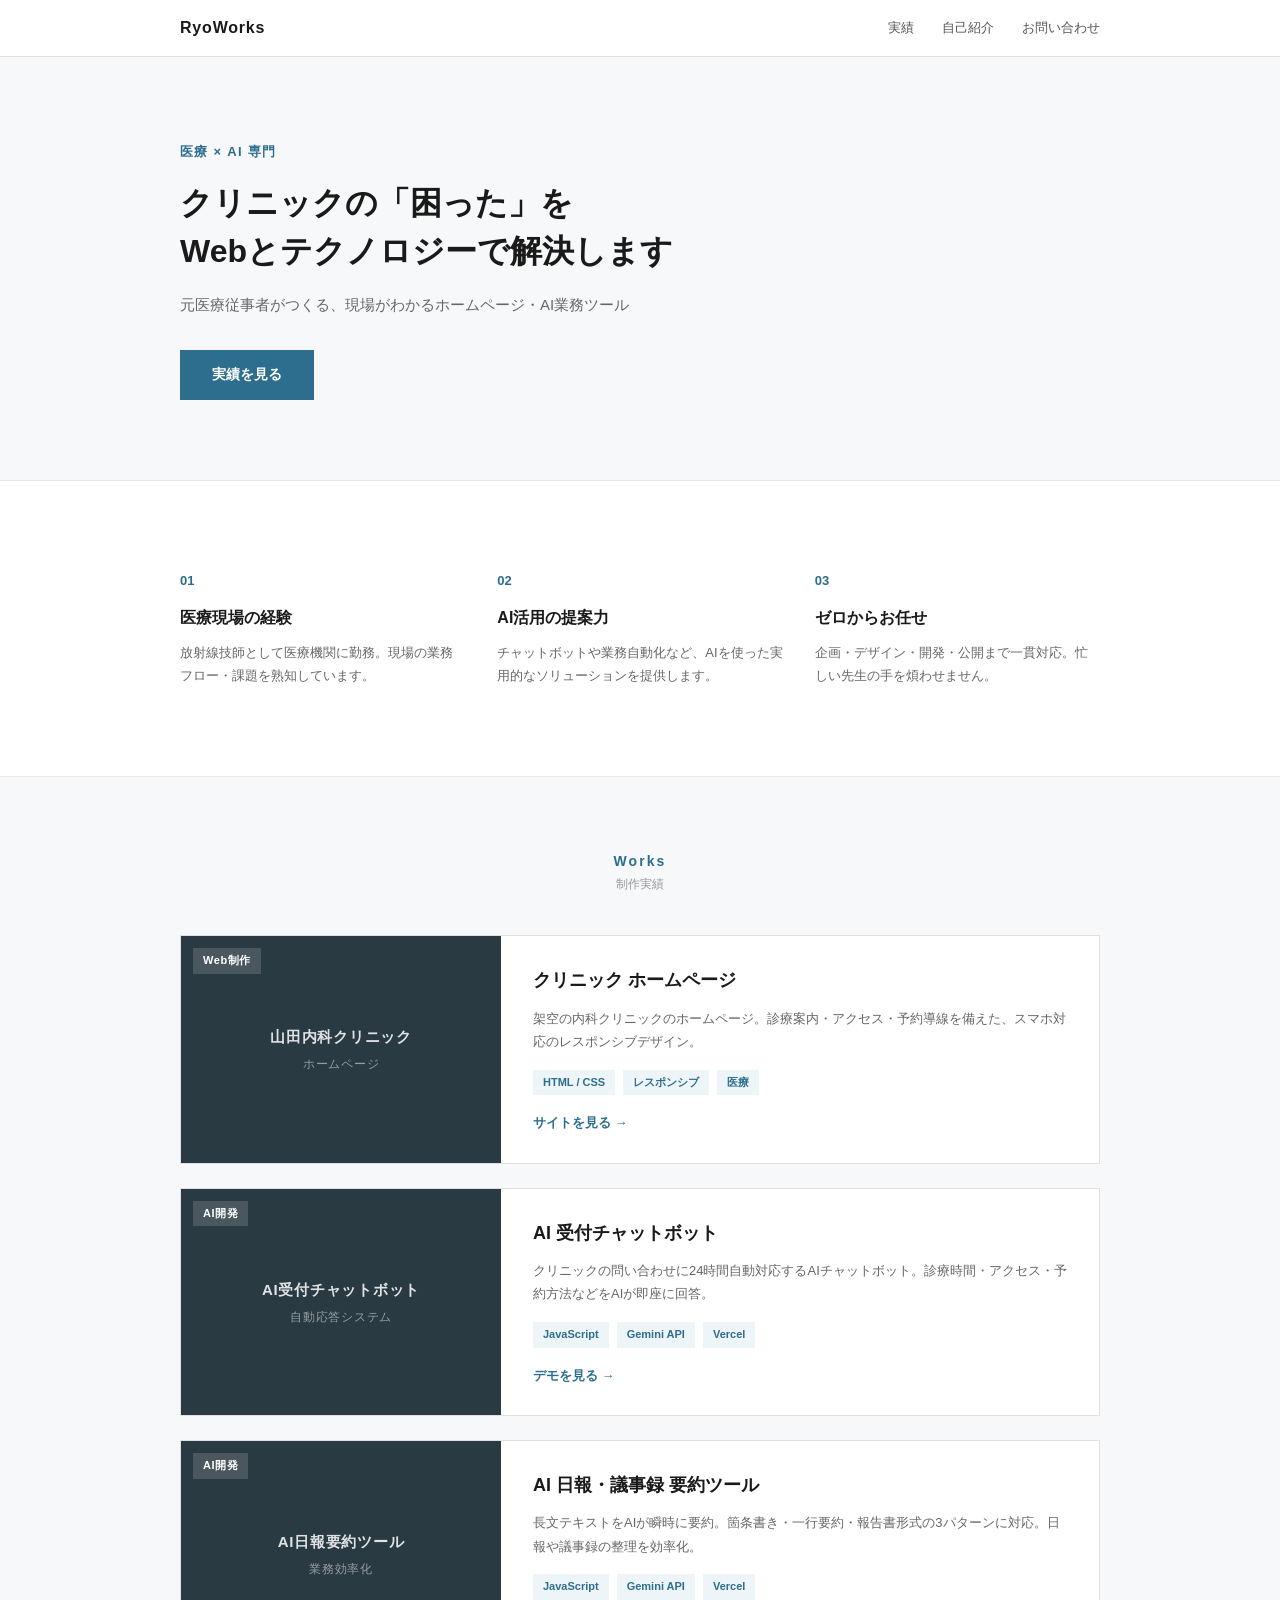
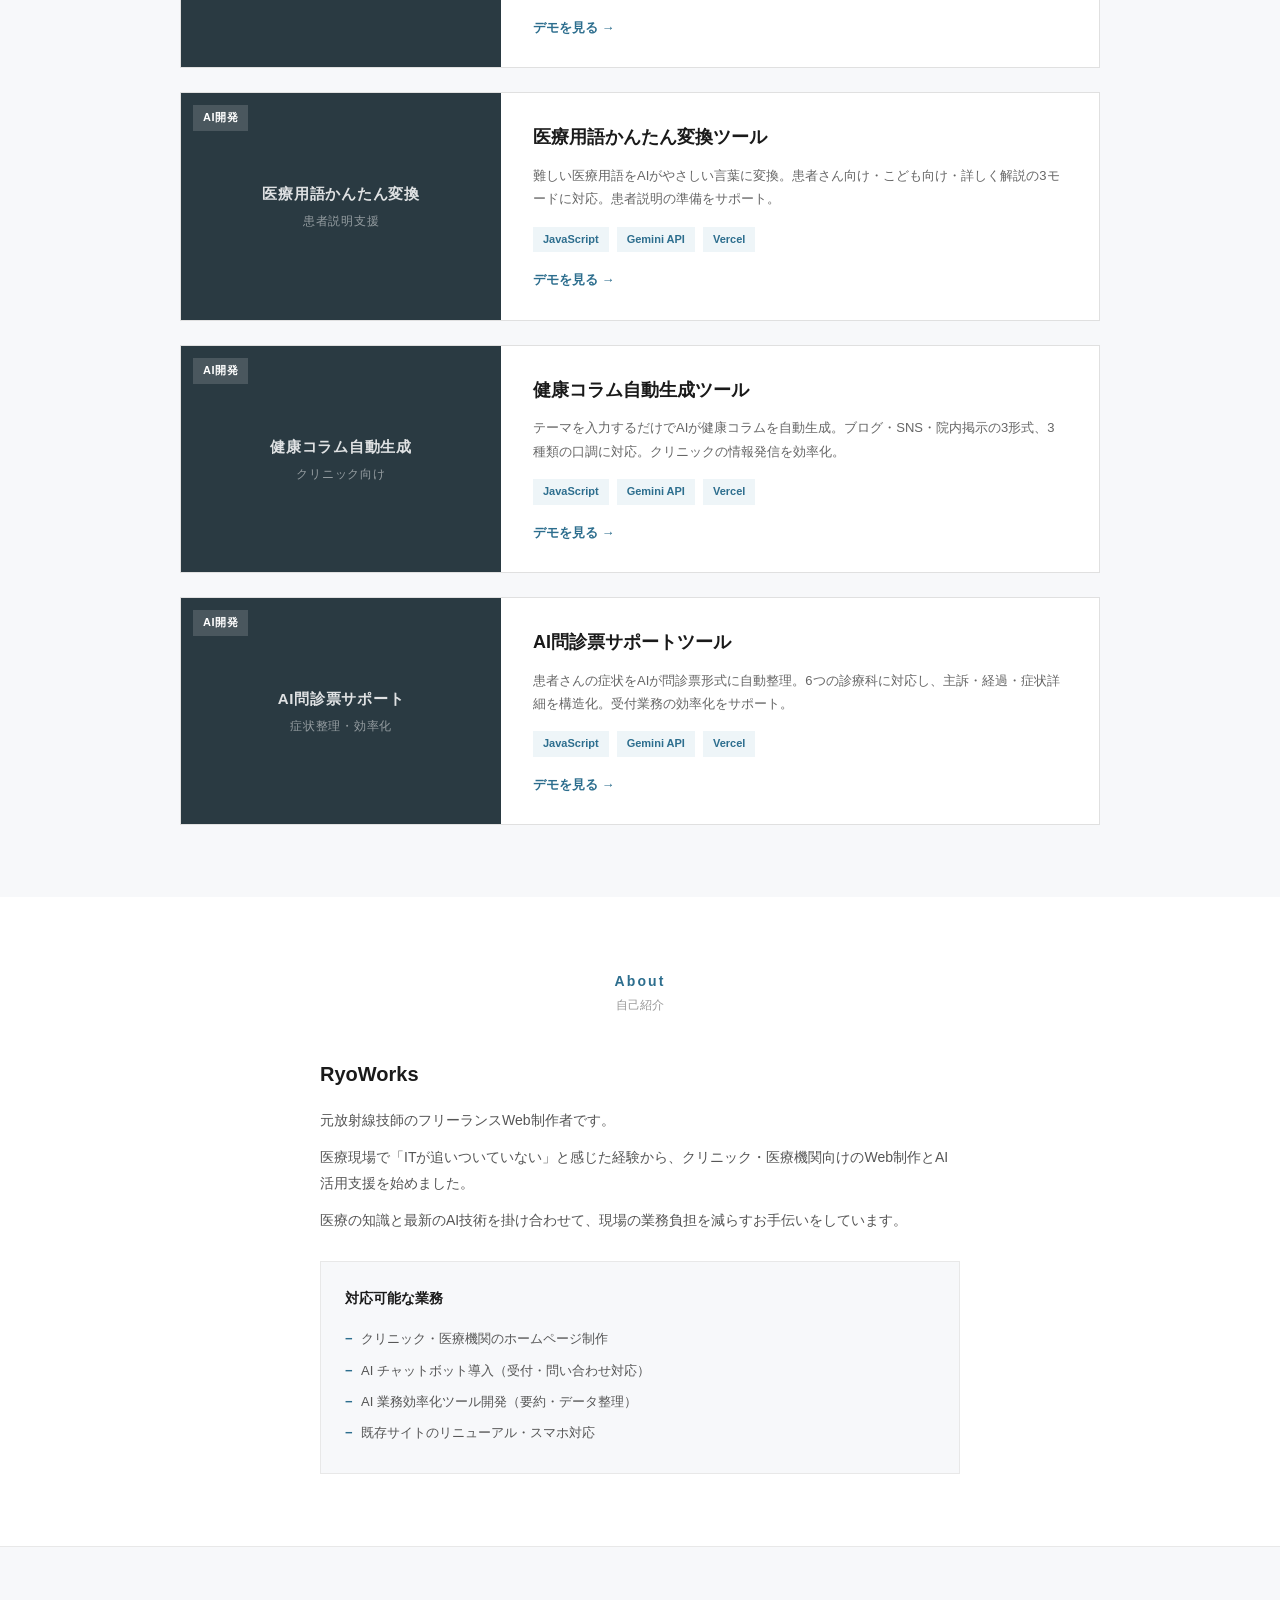
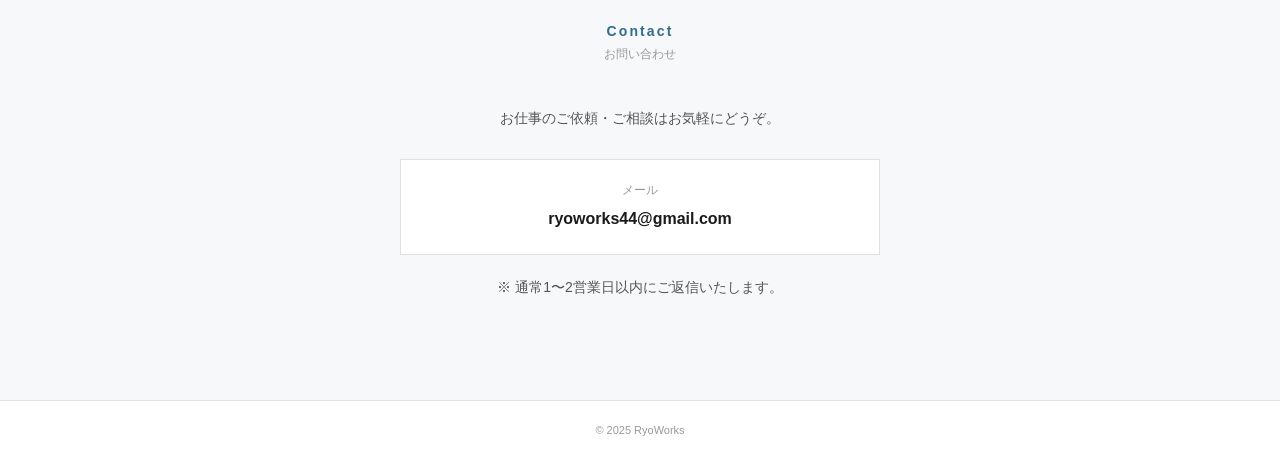
==== index.html @ 52f14d1d "Add ai-monshin to portfolio Co-Authored-By: Claude Opus 4.6 <noreply@anthropic.com>" ====
<!DOCTYPE html>
<html lang="ja">
<head>
    <meta charset="UTF-8">
    <meta name="viewport" content="width=device-width, initial-scale=1.0">
    <title>RyoWorks - 医療 × AI Web制作</title>
    <meta name="description" content="医療×AIの専門家によるWeb制作・AIツール開発。現役放射線技師が現場目線でクリニックのDXを支援します。">
    <meta property="og:title" content="RyoWorks - 医療 × AI Web制作">
    <meta property="og:description" content="クリニックの「困った」をWebとテクノロジーで解決します">
    <meta property="og:type" content="website">
    <meta property="og:url" content="https://ryoworks4.github.io/ryoworks-portfolio/">
    <link rel="stylesheet" href="style.css">
</head>
<body>

<!-- ヘッダー -->
<header class="header">
    <div class="container header-inner">
        <p class="header-name">RyoWorks</p>
        <nav class="header-nav">
            <a href="#works">実績</a>
            <a href="#about">自己紹介</a>
            <a href="#contact">お問い合わせ</a>
        </nav>
    </div>
</header>

<!-- ヒーロー -->
<section class="hero">
    <div class="container">
        <p class="hero-label">医療 × AI 専門</p>
        <h1>クリニックの「困った」を<br>Webとテクノロジーで解決します</h1>
        <p class="hero-desc">元医療従事者がつくる、現場がわかるホームページ・AI業務ツール</p>
        <a href="#works" class="hero-btn">実績を見る</a>
    </div>
</section>

<!-- 強み -->
<section class="strengths">
    <div class="container">
        <div class="strengths-grid">
            <div class="strength-item">
                <div class="strength-num">01</div>
                <h3>医療現場の経験</h3>
                <p>放射線技師として医療機関に勤務。現場の業務フロー・課題を熟知しています。</p>
            </div>
            <div class="strength-item">
                <div class="strength-num">02</div>
                <h3>AI活用の提案力</h3>
                <p>チャットボットや業務自動化など、AIを使った実用的なソリューションを提供します。</p>
            </div>
            <div class="strength-item">
                <div class="strength-num">03</div>
                <h3>ゼロからお任せ</h3>
                <p>企画・デザイン・開発・公開まで一貫対応。忙しい先生の手を煩わせません。</p>
            </div>
        </div>
    </div>
</section>

<!-- 実績 -->
<section class="works" id="works">
    <div class="container">
        <h2 class="section-title">Works</h2>
        <p class="section-subtitle">制作実績</p>

        <div class="works-grid">
            <!-- 作品1 -->
            <div class="work-card">
                <div class="work-image">
                    <div class="work-tag">Web制作</div>
                    <div class="work-placeholder">
                        <span>山田内科クリニック</span>
                        <span>ホームページ</span>
                    </div>
                </div>
                <div class="work-body">
                    <h3>クリニック ホームページ</h3>
                    <p>架空の内科クリニックのホームページ。診療案内・アクセス・予約導線を備えた、スマホ対応のレスポンシブデザイン。</p>
                    <div class="work-tags">
                        <span>HTML / CSS</span>
                        <span>レスポンシブ</span>
                        <span>医療</span>
                    </div>
                    <a href="https://ryoworks4.github.io/yamada-clinic/" target="_blank" class="work-link">サイトを見る →</a>
                </div>
            </div>

            <!-- 作品2 -->
            <div class="work-card">
                <div class="work-image">
                    <div class="work-tag">AI開発</div>
                    <div class="work-placeholder">
                        <span>AI受付チャットボット</span>
                        <span>自動応答システム</span>
                    </div>
                </div>
                <div class="work-body">
                    <h3>AI 受付チャットボット</h3>
                    <p>クリニックの問い合わせに24時間自動対応するAIチャットボット。診療時間・アクセス・予約方法などをAIが即座に回答。</p>
                    <div class="work-tags">
                        <span>JavaScript</span>
                        <span>Gemini API</span>
                        <span>Vercel</span>
                    </div>
                    <a href="https://ai-chatbot-kappa-topaz.vercel.app/" target="_blank" class="work-link">デモを見る →</a>
                </div>
            </div>

            <!-- 作品3 -->
            <div class="work-card">
                <div class="work-image">
                    <div class="work-tag">AI開発</div>
                    <div class="work-placeholder">
                        <span>AI日報要約ツール</span>
                        <span>業務効率化</span>
                    </div>
                </div>
                <div class="work-body">
                    <h3>AI 日報・議事録 要約ツール</h3>
                    <p>長文テキストをAIが瞬時に要約。箇条書き・一行要約・報告書形式の3パターンに対応。日報や議事録の整理を効率化。</p>
                    <div class="work-tags">
                        <span>JavaScript</span>
                        <span>Gemini API</span>
                        <span>Vercel</span>
                    </div>
                    <a href="https://ai-summary-rho-six.vercel.app/" target="_blank" class="work-link">デモを見る →</a>
                </div>
            </div>

            <!-- 作品4 -->
            <div class="work-card">
                <div class="work-image">
                    <div class="work-tag">AI開発</div>
                    <div class="work-placeholder">
                        <span>医療用語かんたん変換</span>
                        <span>患者説明支援</span>
                    </div>
                </div>
                <div class="work-body">
                    <h3>医療用語かんたん変換ツール</h3>
                    <p>難しい医療用語をAIがやさしい言葉に変換。患者さん向け・こども向け・詳しく解説の3モードに対応。患者説明の準備をサポート。</p>
                    <div class="work-tags">
                        <span>JavaScript</span>
                        <span>Gemini API</span>
                        <span>Vercel</span>
                    </div>
                    <a href="https://medical-term-converter.vercel.app/" target="_blank" class="work-link">デモを見る →</a>
                </div>
            </div>

            <!-- 作品5 -->
            <div class="work-card">
                <div class="work-image">
                    <div class="work-tag">AI開発</div>
                    <div class="work-placeholder">
                        <span>健康コラム自動生成</span>
                        <span>クリニック向け</span>
                    </div>
                </div>
                <div class="work-body">
                    <h3>健康コラム自動生成ツール</h3>
                    <p>テーマを入力するだけでAIが健康コラムを自動生成。ブログ・SNS・院内掲示の3形式、3種類の口調に対応。クリニックの情報発信を効率化。</p>
                    <div class="work-tags">
                        <span>JavaScript</span>
                        <span>Gemini API</span>
                        <span>Vercel</span>
                    </div>
                    <a href="https://health-column-generator.vercel.app/" target="_blank" class="work-link">デモを見る →</a>
                </div>
            </div>

            <!-- 作品6 -->
            <div class="work-card">
                <div class="work-image">
                    <div class="work-tag">AI開発</div>
                    <div class="work-placeholder">
                        <span>AI問診票サポート</span>
                        <span>症状整理・効率化</span>
                    </div>
                </div>
                <div class="work-body">
                    <h3>AI問診票サポートツール</h3>
                    <p>患者さんの症状をAIが問診票形式に自動整理。6つの診療科に対応し、主訴・経過・症状詳細を構造化。受付業務の効率化をサポート。</p>
                    <div class="work-tags">
                        <span>JavaScript</span>
                        <span>Gemini API</span>
                        <span>Vercel</span>
                    </div>
                    <a href="https://ai-monshin.vercel.app/" target="_blank" class="work-link">デモを見る →</a>
                </div>
            </div>
        </div>
    </div>
</section>

<!-- 自己紹介 -->
<section class="about" id="about">
    <div class="container">
        <h2 class="section-title">About</h2>
        <p class="section-subtitle">自己紹介</p>

        <div class="about-content">
            <div class="about-text">
                <h3>RyoWorks</h3>
                <p>元放射線技師のフリーランスWeb制作者です。</p>
                <p>医療現場で「ITが追いついていない」と感じた経験から、クリニック・医療機関向けのWeb制作とAI活用支援を始めました。</p>
                <p>医療の知識と最新のAI技術を掛け合わせて、現場の業務負担を減らすお手伝いをしています。</p>

                <div class="about-skills">
                    <h4>対応可能な業務</h4>
                    <ul>
                        <li>クリニック・医療機関のホームページ制作</li>
                        <li>AI チャットボット導入（受付・問い合わせ対応）</li>
                        <li>AI 業務効率化ツール開発（要約・データ整理）</li>
                        <li>既存サイトのリニューアル・スマホ対応</li>
                    </ul>
                </div>
            </div>
        </div>
    </div>
</section>

<!-- お問い合わせ -->
<section class="contact" id="contact">
    <div class="container">
        <h2 class="section-title">Contact</h2>
        <p class="section-subtitle">お問い合わせ</p>

        <div class="contact-content">
            <p>お仕事のご依頼・ご相談はお気軽にどうぞ。</p>
            <div class="contact-methods">
                <div class="contact-item">
                    <div class="contact-label">メール</div>
                    <div class="contact-value" id="contact-email"></div>
                </div>
            </div>
            <p class="contact-note">※ 通常1〜2営業日以内にご返信いたします。</p>
        </div>
    </div>
</section>

<!-- フッター -->
<footer class="footer">
    <div class="container">
        <p>&copy; 2025 RyoWorks</p>
    </div>
</footer>

<script>
    document.getElementById('contact-email').textContent = ['ryoworks44','gmail.com'].join('@');
</script>
</body>
</html>
---- style.css ----
*, *::before, *::after {
    margin: 0;
    padding: 0;
    box-sizing: border-box;
}

body {
    font-family: 'Hiragino Kaku Gothic ProN', 'Meiryo', sans-serif;
    color: #333;
    background: #fff;
    line-height: 1.8;
    padding-top: 56px;
}

.container {
    max-width: 960px;
    margin: 0 auto;
    padding: 0 20px;
}

/* --- ヘッダー --- */
.header {
    position: fixed;
    top: 0;
    left: 0;
    width: 100%;
    background: #fff;
    border-bottom: 1px solid #e0e0e0;
    z-index: 100;
}

.header-inner {
    display: flex;
    justify-content: space-between;
    align-items: center;
    height: 56px;
}

.header-name {
    font-size: 16px;
    font-weight: 700;
    color: #1a1a1a;
    letter-spacing: 0.05em;
}

.header-nav {
    display: flex;
    gap: 28px;
}

.header-nav a {
    font-size: 13px;
    color: #555;
    text-decoration: none;
}

.header-nav a:hover {
    color: #1a1a1a;
}

/* --- ヒーロー --- */
.hero {
    padding: 84px 0 80px;
    background: #f7f8fa;
    border-bottom: 1px solid #e8e8e8;
}

.hero-label {
    font-size: 13px;
    font-weight: 700;
    color: #2d6e8e;
    letter-spacing: 0.1em;
    margin-bottom: 16px;
}

.hero h1 {
    font-size: 32px;
    font-weight: 700;
    line-height: 1.5;
    color: #1a1a1a;
    margin-bottom: 16px;
}

.hero-desc {
    font-size: 15px;
    color: #666;
    margin-bottom: 32px;
}

.hero-btn {
    display: inline-block;
    padding: 12px 32px;
    background: #2d6e8e;
    color: #fff;
    text-decoration: none;
    font-size: 14px;
    font-weight: 700;
}

.hero-btn:hover {
    background: #1b4d63;
}

/* --- 強み --- */
.strengths {
    padding: 64px 0;
    border-bottom: 1px solid #e8e8e8;
}

.strengths-grid {
    display: grid;
    grid-template-columns: repeat(3, 1fr);
    gap: 32px;
}

.strength-item {
    padding: 24px 0;
}

.strength-num {
    font-size: 13px;
    font-weight: 700;
    color: #2d6e8e;
    margin-bottom: 12px;
}

.strength-item h3 {
    font-size: 16px;
    font-weight: 700;
    color: #1a1a1a;
    margin-bottom: 8px;
}

.strength-item p {
    font-size: 13px;
    color: #666;
    line-height: 1.8;
}

/* --- セクション共通 --- */
.section-title {
    font-size: 14px;
    font-weight: 700;
    color: #2d6e8e;
    letter-spacing: 0.15em;
    text-align: center;
}

.section-subtitle {
    font-size: 12px;
    color: #999;
    text-align: center;
    margin-bottom: 40px;
}

/* --- 実績 --- */
.works {
    padding: 72px 0;
    background: #f7f8fa;
}

.works-grid {
    display: grid;
    grid-template-columns: 1fr;
    gap: 24px;
}

.work-card {
    display: grid;
    grid-template-columns: 320px 1fr;
    background: #fff;
    border: 1px solid #e0e0e0;
    overflow: hidden;
}

.work-image {
    position: relative;
    background: #2a3a42;
    display: flex;
    flex-direction: column;
    align-items: center;
    justify-content: center;
    min-height: 200px;
}

.work-tag {
    position: absolute;
    top: 12px;
    left: 12px;
    font-size: 11px;
    font-weight: 700;
    color: #fff;
    background: rgba(255,255,255,0.15);
    padding: 3px 10px;
    letter-spacing: 0.05em;
}

.work-placeholder {
    display: flex;
    flex-direction: column;
    align-items: center;
    gap: 4px;
    color: rgba(255,255,255,0.85);
    font-size: 15px;
    font-weight: 700;
    letter-spacing: 0.05em;
}

.work-placeholder span:last-child {
    font-size: 12px;
    font-weight: 400;
    color: rgba(255,255,255,0.5);
}

.work-body {
    padding: 28px 32px;
    display: flex;
    flex-direction: column;
}

.work-body h3 {
    font-size: 18px;
    font-weight: 700;
    color: #1a1a1a;
    margin-bottom: 10px;
}

.work-body p {
    font-size: 13px;
    color: #666;
    line-height: 1.8;
    margin-bottom: 16px;
}

.work-tags {
    display: flex;
    gap: 8px;
    flex-wrap: wrap;
    margin-bottom: 16px;
}

.work-tags span {
    font-size: 11px;
    color: #2d6e8e;
    background: #eef5f8;
    padding: 3px 10px;
    font-weight: 600;
}

.work-link {
    font-size: 13px;
    color: #2d6e8e;
    text-decoration: none;
    font-weight: 700;
    margin-top: auto;
}

.work-link:hover {
    color: #1b4d63;
}

/* --- 自己紹介 --- */
.about {
    padding: 72px 0;
    border-bottom: 1px solid #e8e8e8;
}

.about-content {
    max-width: 640px;
    margin: 0 auto;
}

.about-text h3 {
    font-size: 20px;
    font-weight: 700;
    color: #1a1a1a;
    margin-bottom: 16px;
}

.about-text p {
    font-size: 14px;
    color: #555;
    margin-bottom: 12px;
}

.about-skills {
    margin-top: 28px;
    padding: 24px;
    background: #f7f8fa;
    border: 1px solid #e8e8e8;
}

.about-skills h4 {
    font-size: 14px;
    font-weight: 700;
    color: #1a1a1a;
    margin-bottom: 12px;
}

.about-skills ul {
    list-style: none;
}

.about-skills li {
    font-size: 13px;
    color: #555;
    padding: 4px 0;
    padding-left: 16px;
    position: relative;
}

.about-skills li::before {
    content: '−';
    position: absolute;
    left: 0;
    color: #2d6e8e;
    font-weight: 700;
}

/* --- お問い合わせ --- */
.contact {
    padding: 72px 0;
    background: #f7f8fa;
}

.contact-content {
    max-width: 480px;
    margin: 0 auto;
    text-align: center;
}

.contact-content > p {
    font-size: 14px;
    color: #555;
    margin-bottom: 28px;
}

.contact-methods {
    margin-bottom: 20px;
}

.contact-item {
    padding: 20px;
    background: #fff;
    border: 1px solid #e0e0e0;
}

.contact-label {
    font-size: 12px;
    color: #999;
    margin-bottom: 4px;
}

.contact-value {
    font-size: 16px;
    font-weight: 700;
    color: #1a1a1a;
}

.contact-note {
    font-size: 12px;
    color: #999;
}

/* --- フッター --- */
.footer {
    padding: 20px 0;
    text-align: center;
    border-top: 1px solid #e0e0e0;
}

.footer p {
    font-size: 11px;
    color: #999;
}

/* --- レスポンシブ --- */
@media (max-width: 700px) {
    .header-nav {
        gap: 12px;
    }

    .header-nav a {
        font-size: 11px;
    }

    .header-name {
        font-size: 14px;
    }

    .hero {
        padding: 24px 0 48px;
    }

    .hero h1 {
        font-size: 20px;
    }

    .hero-desc {
        font-size: 13px;
    }

    .hero-btn {
        padding: 10px 24px;
        font-size: 13px;
    }

    .strengths {
        padding: 40px 0;
    }

    .strengths-grid {
        grid-template-columns: 1fr;
        gap: 16px;
    }

    .works {
        padding: 48px 0;
    }

    .work-card {
        grid-template-columns: 1fr;
    }

    .work-image {
        min-height: 140px;
    }

    .work-body {
        padding: 20px;
    }

    .work-body h3 {
        font-size: 16px;
    }

    .about {
        padding: 48px 0;
    }

    .about-text h3 {
        font-size: 18px;
    }

    .contact {
        padding: 48px 0;
    }

    .contact-value {
        font-size: 14px;
        word-break: break-all;
    }

    .section-title {
        font-size: 13px;
    }
}
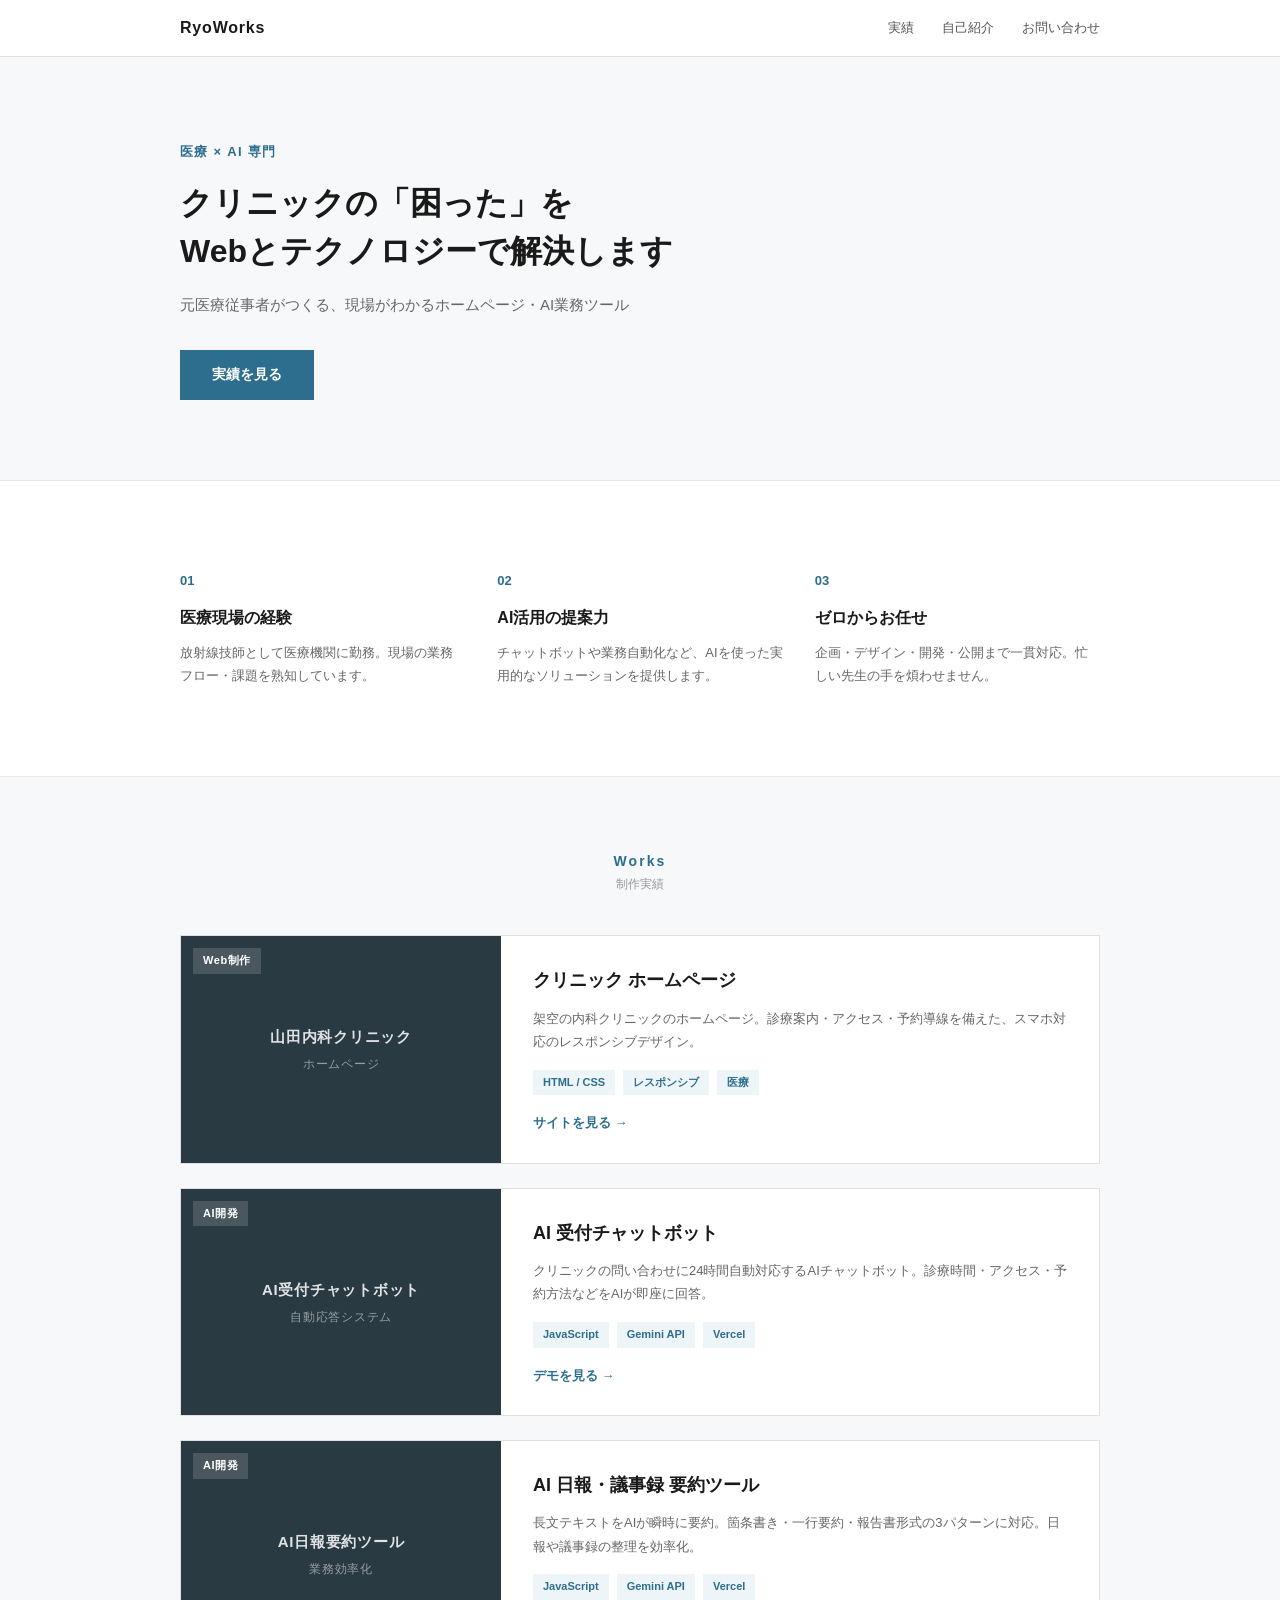
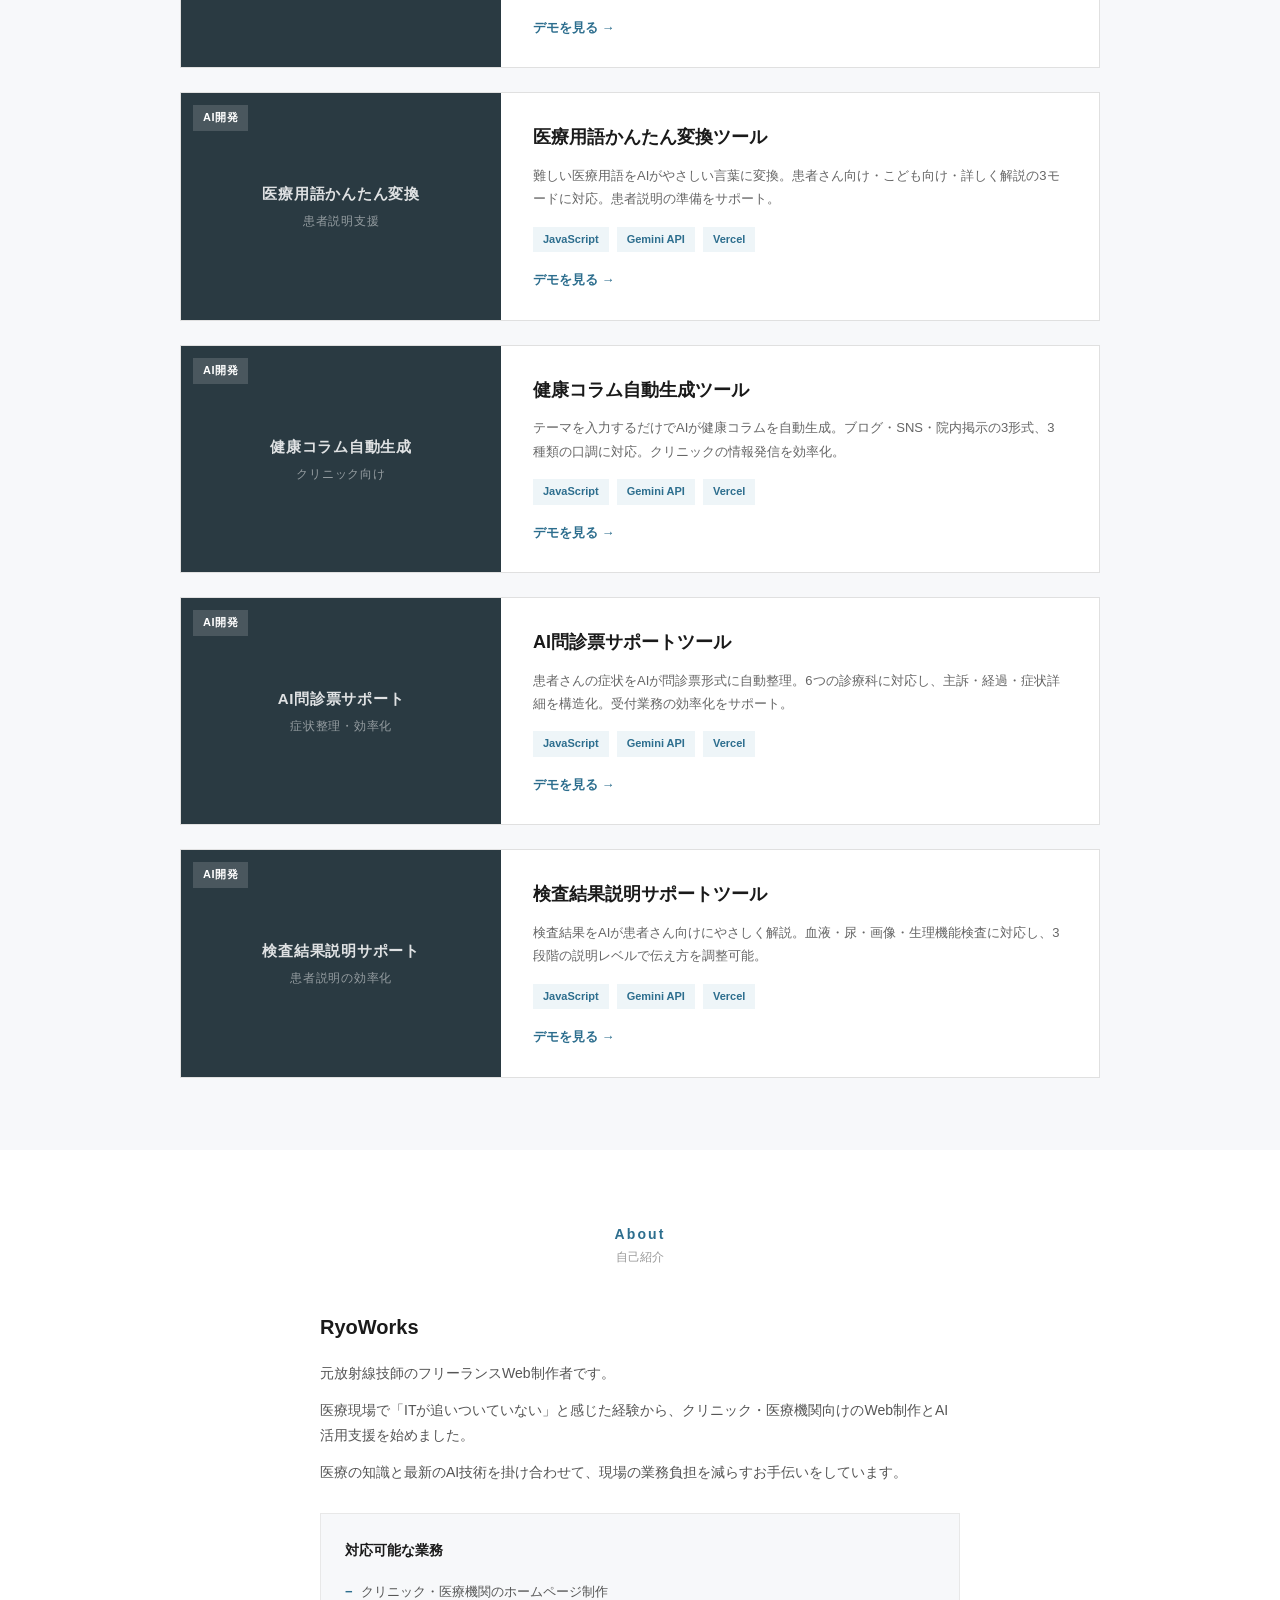
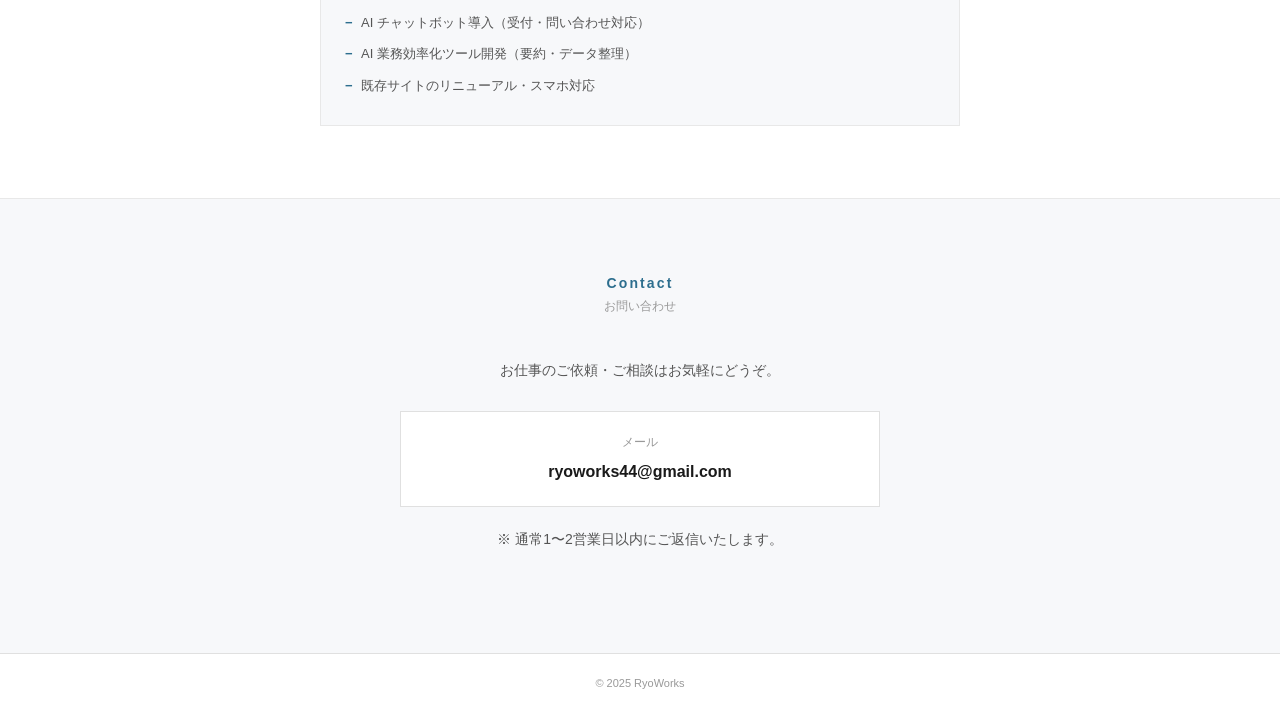
==== commit af9840a5: "Add lab-result-explainer to portfolio Co-Authored-By: Claude Opus 4.6 <noreply@anthropic.com>" ====
--- a/index.html
+++ b/index.html
@@ -190,6 +190,27 @@
                     <a href="https://ai-monshin.vercel.app/" target="_blank" class="work-link">デモを見る →</a>
                 </div>
             </div>
+
+            <!-- 作品7 -->
+            <div class="work-card">
+                <div class="work-image">
+                    <div class="work-tag">AI開発</div>
+                    <div class="work-placeholder">
+                        <span>検査結果説明サポート</span>
+                        <span>患者説明の効率化</span>
+                    </div>
+                </div>
+                <div class="work-body">
+                    <h3>検査結果説明サポートツール</h3>
+                    <p>検査結果をAIが患者さん向けにやさしく解説。血液・尿・画像・生理機能検査に対応し、3段階の説明レベルで伝え方を調整可能。</p>
+                    <div class="work-tags">
+                        <span>JavaScript</span>
+                        <span>Gemini API</span>
+                        <span>Vercel</span>
+                    </div>
+                    <a href="https://lab-result-explainer.vercel.app/" target="_blank" class="work-link">デモを見る →</a>
+                </div>
+            </div>
         </div>
     </div>
 </section>
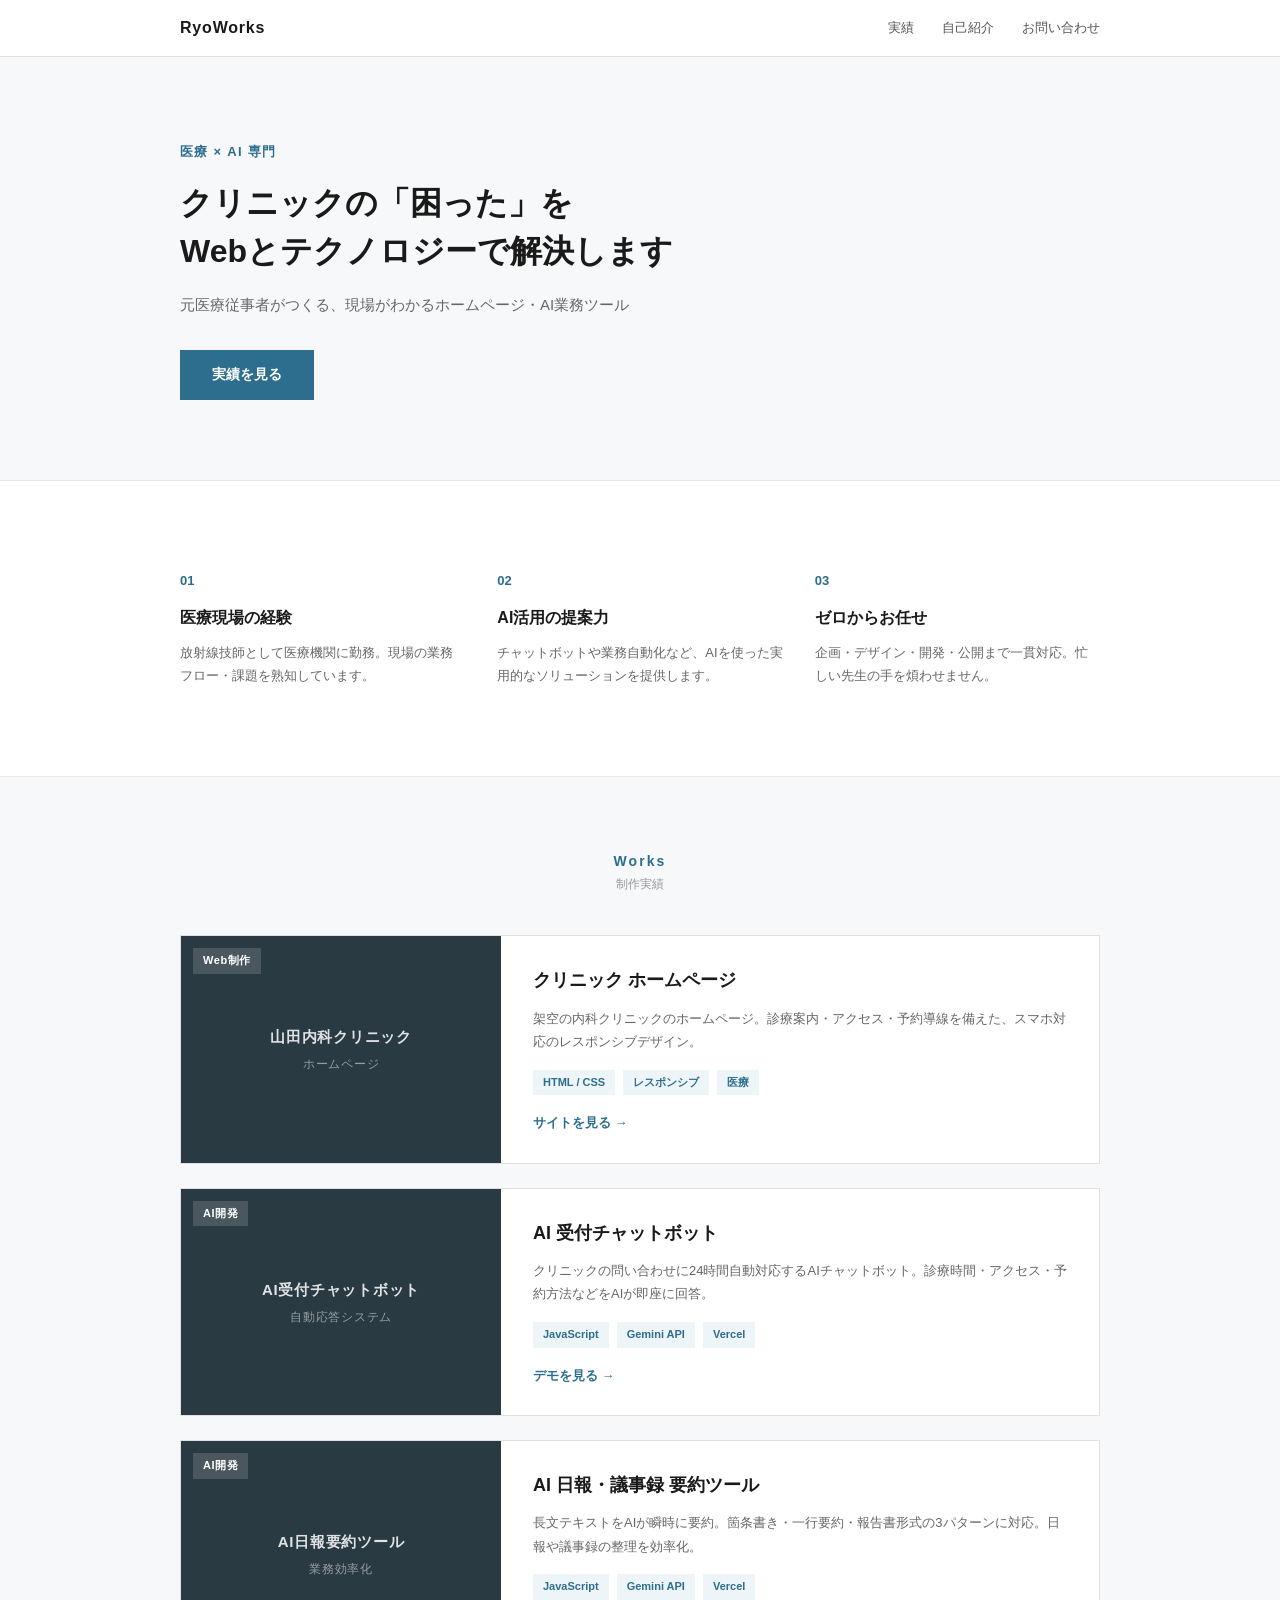
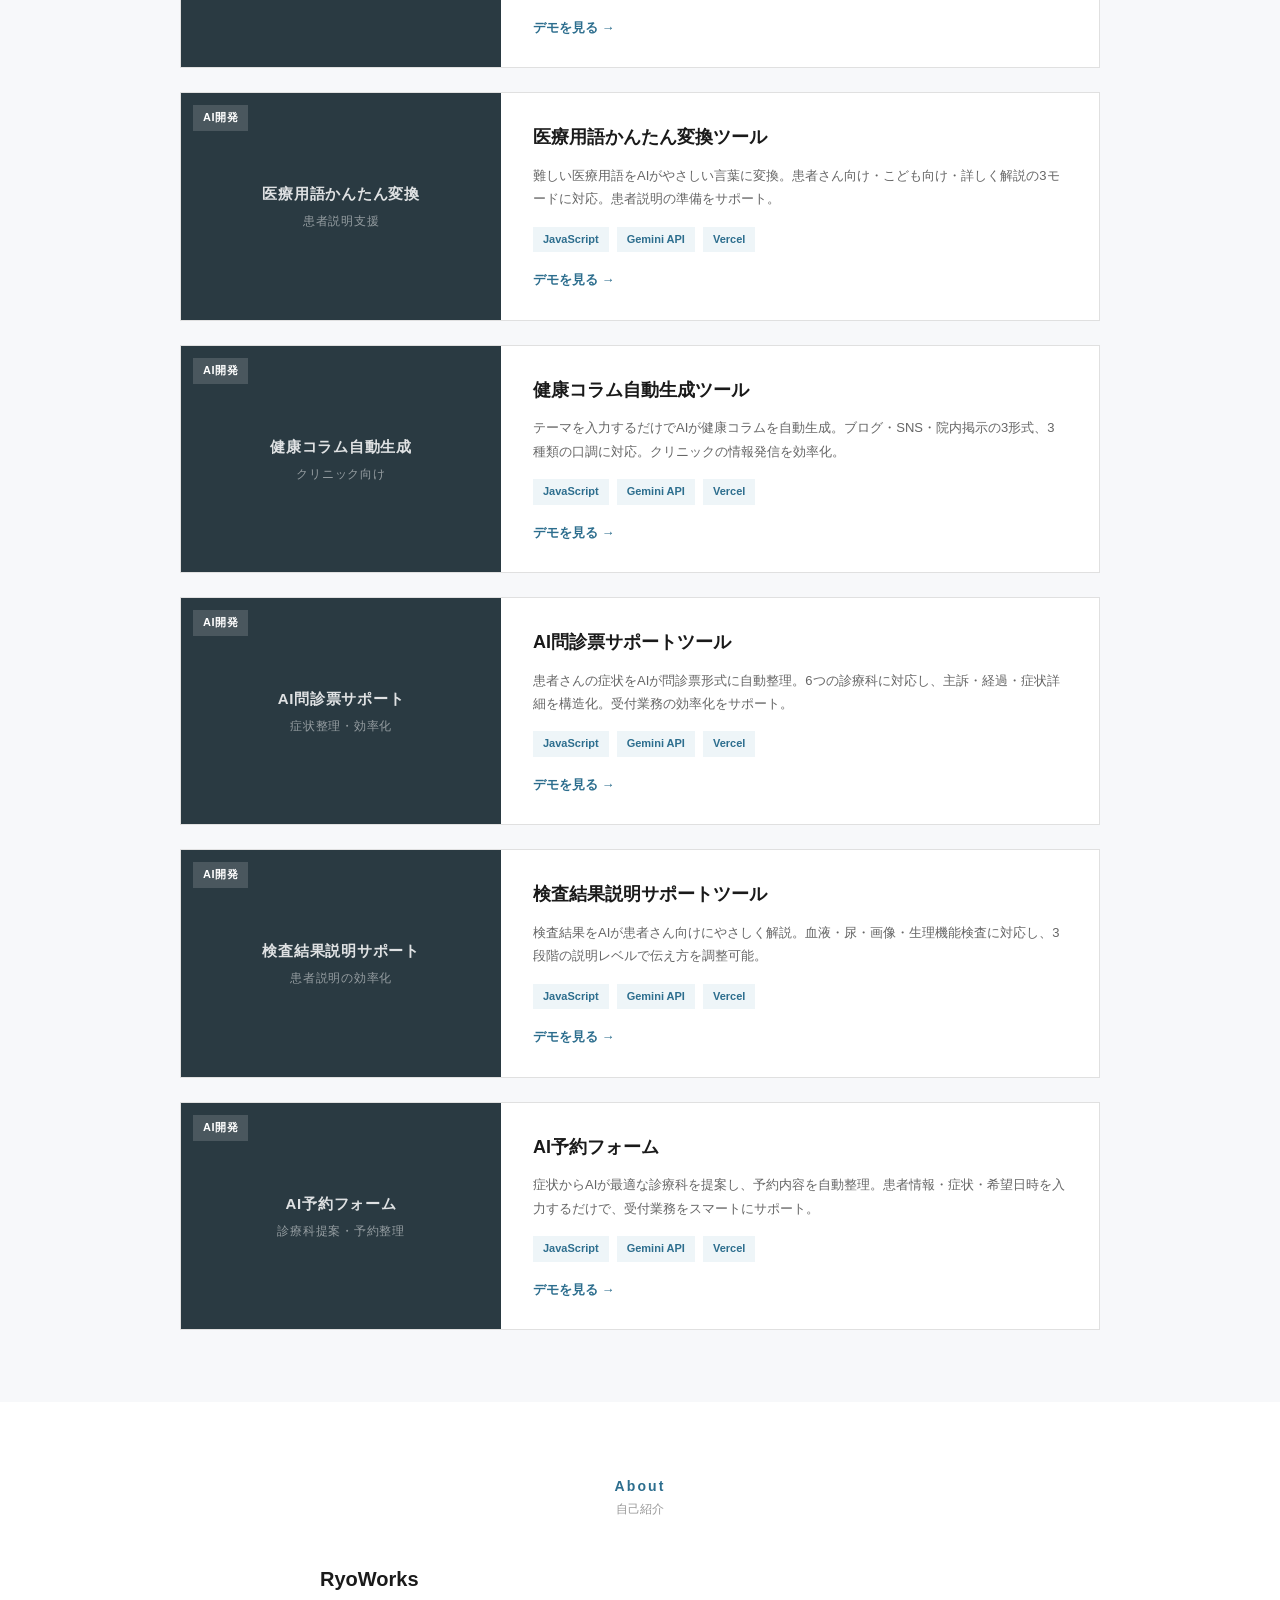
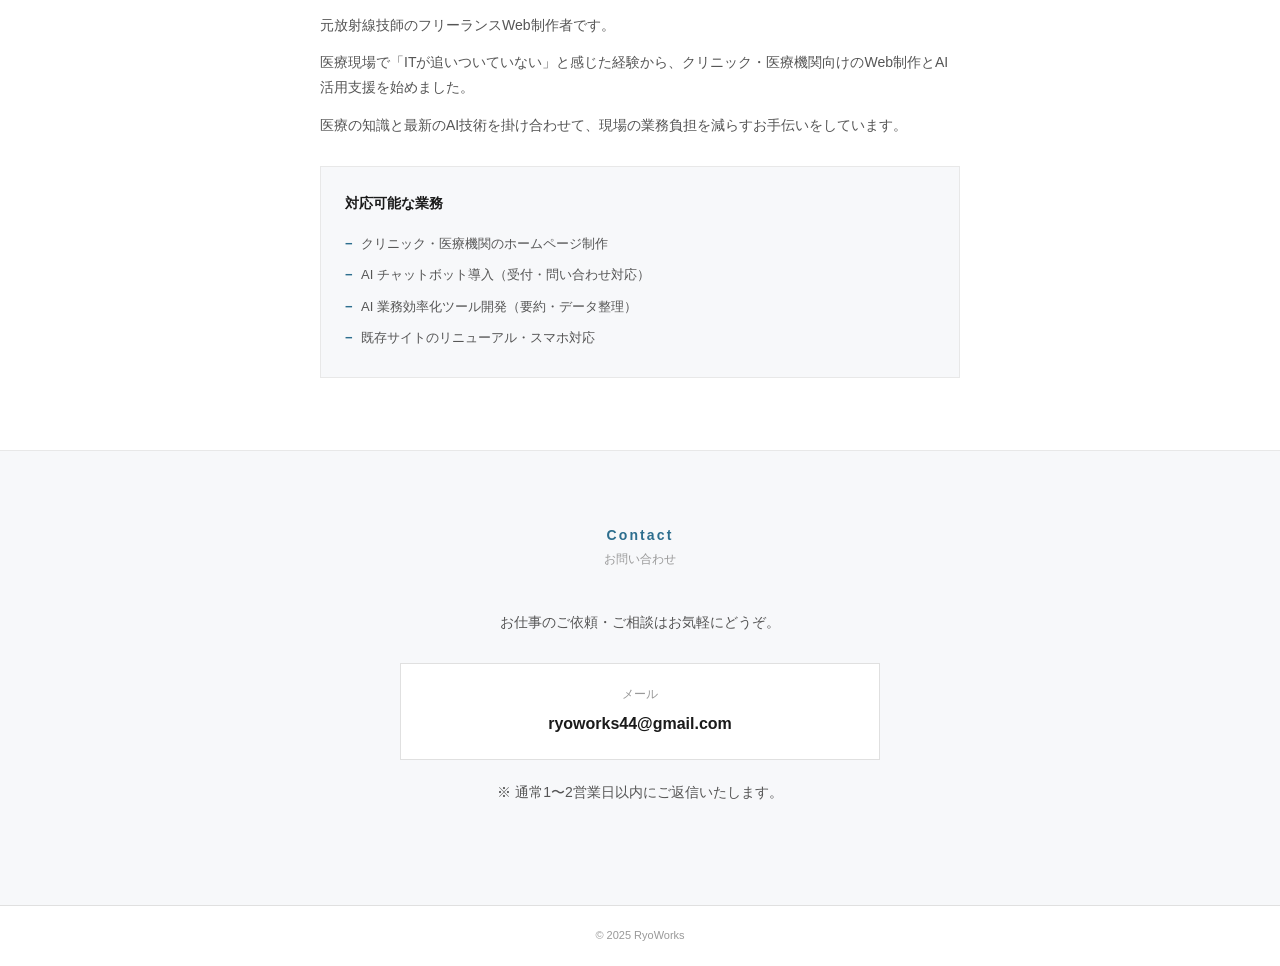
==== commit 8da24f5b: "Add clinic-reservation to portfolio - all 5 AI tools complete Co-Authored-By: Claude Opus 4.6 <norep" ====
--- a/index.html
+++ b/index.html
@@ -211,6 +211,27 @@
                     <a href="https://lab-result-explainer.vercel.app/" target="_blank" class="work-link">デモを見る →</a>
                 </div>
             </div>
+
+            <!-- 作品8 -->
+            <div class="work-card">
+                <div class="work-image">
+                    <div class="work-tag">AI開発</div>
+                    <div class="work-placeholder">
+                        <span>AI予約フォーム</span>
+                        <span>診療科提案・予約整理</span>
+                    </div>
+                </div>
+                <div class="work-body">
+                    <h3>AI予約フォーム</h3>
+                    <p>症状からAIが最適な診療科を提案し、予約内容を自動整理。患者情報・症状・希望日時を入力するだけで、受付業務をスマートにサポート。</p>
+                    <div class="work-tags">
+                        <span>JavaScript</span>
+                        <span>Gemini API</span>
+                        <span>Vercel</span>
+                    </div>
+                    <a href="https://clinic-reservation.vercel.app/" target="_blank" class="work-link">デモを見る →</a>
+                </div>
+            </div>
         </div>
     </div>
 </section>
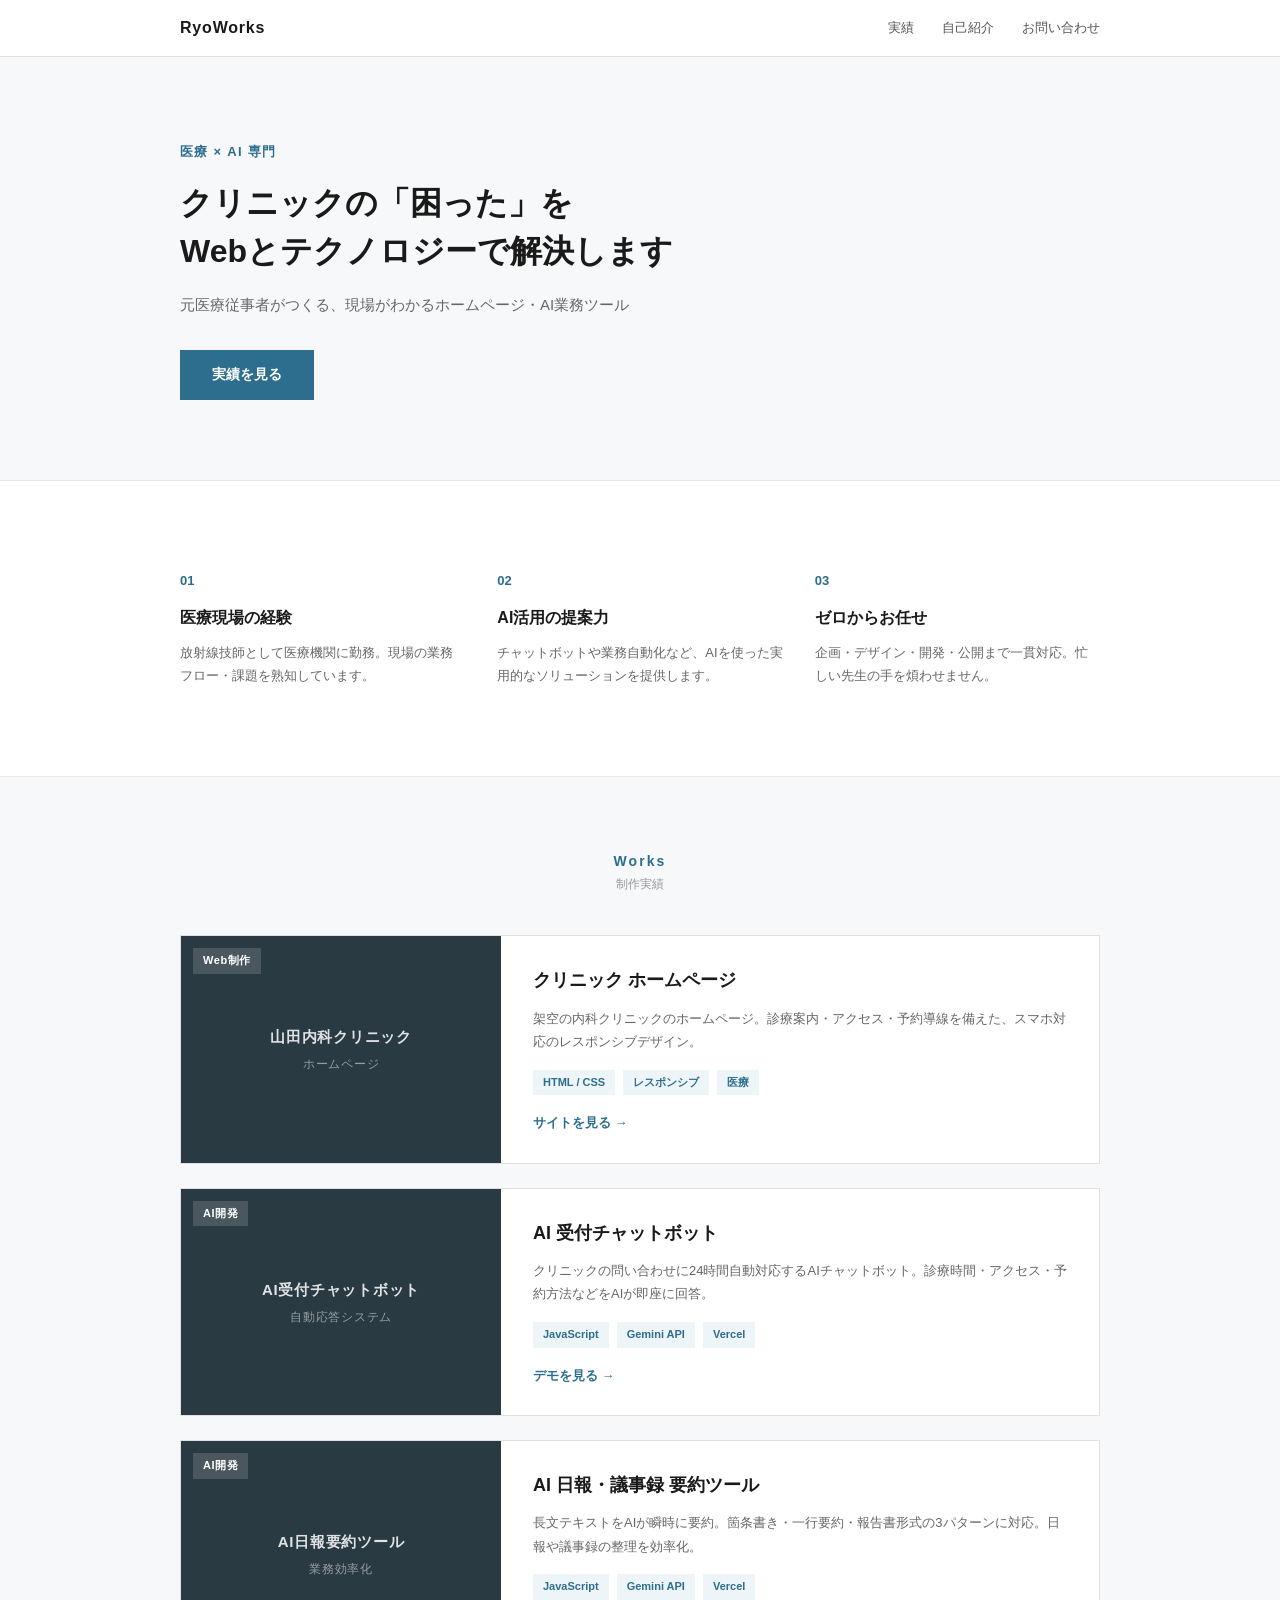
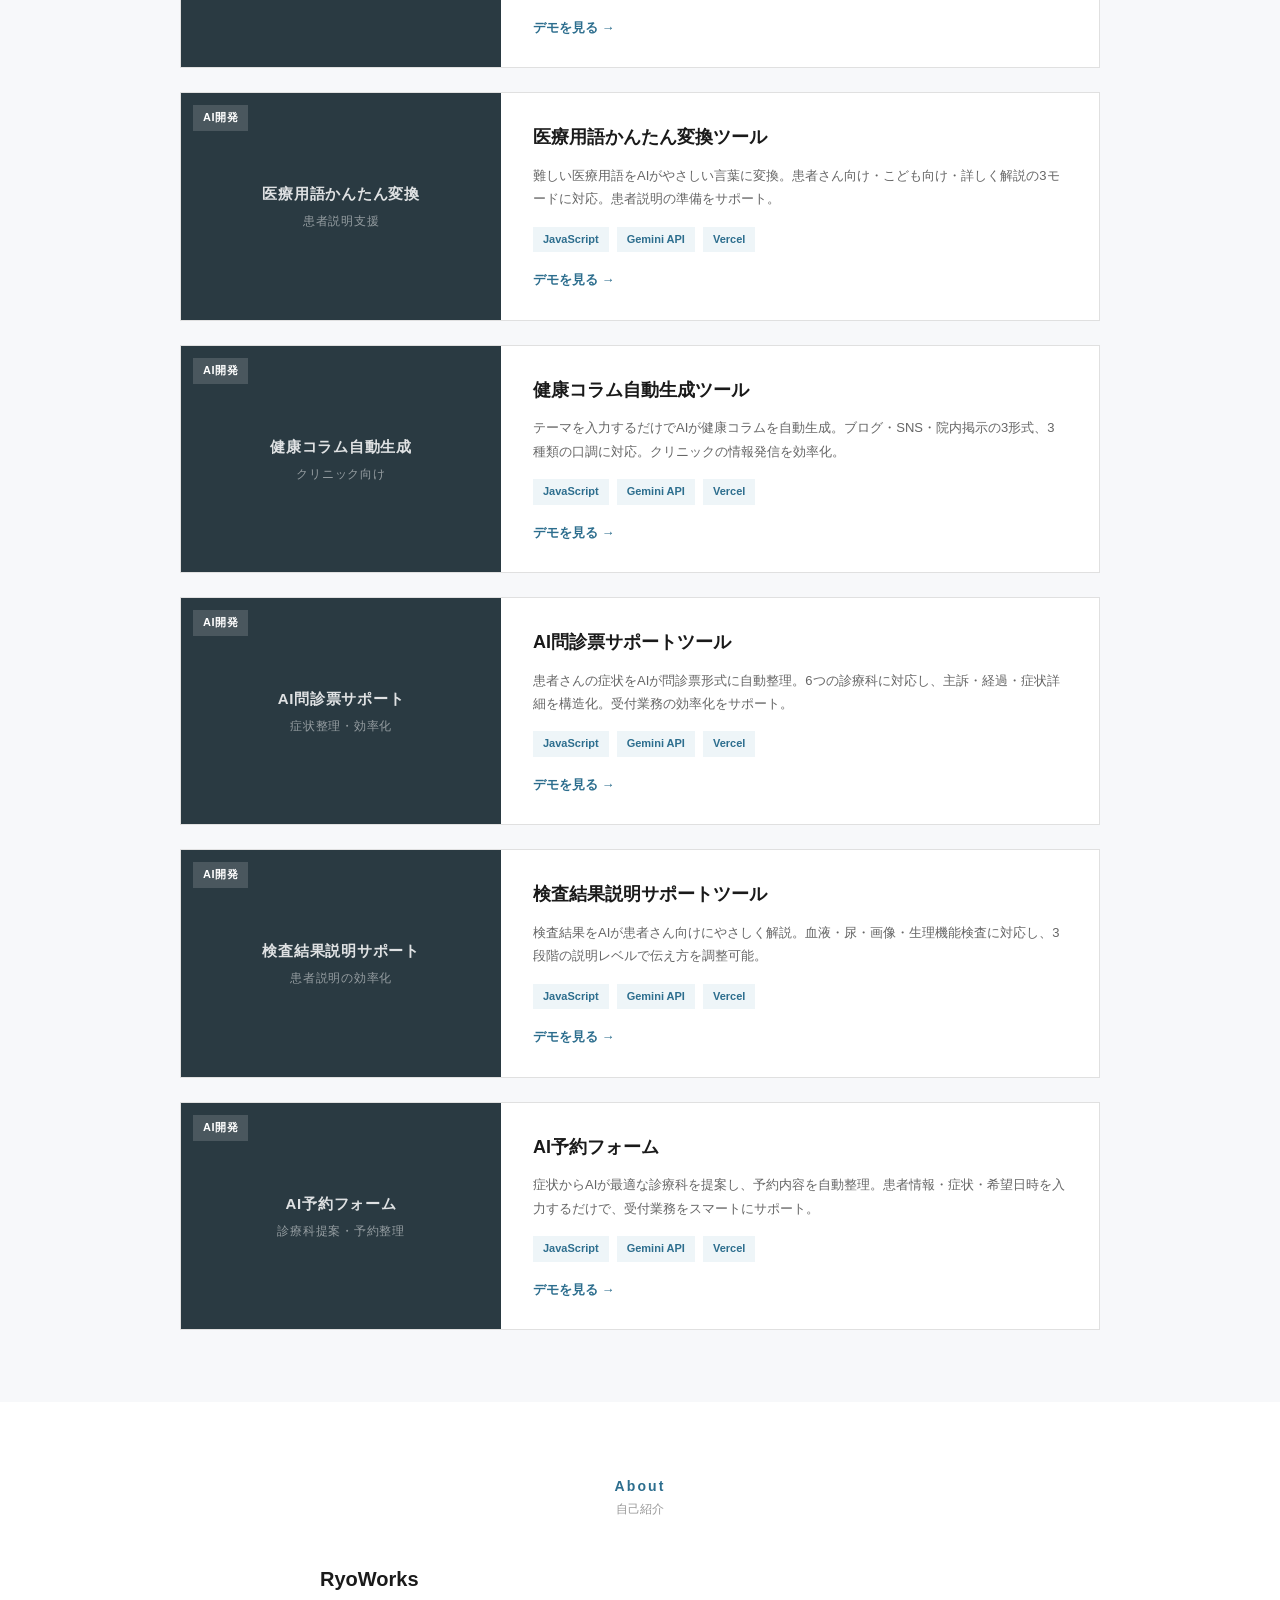
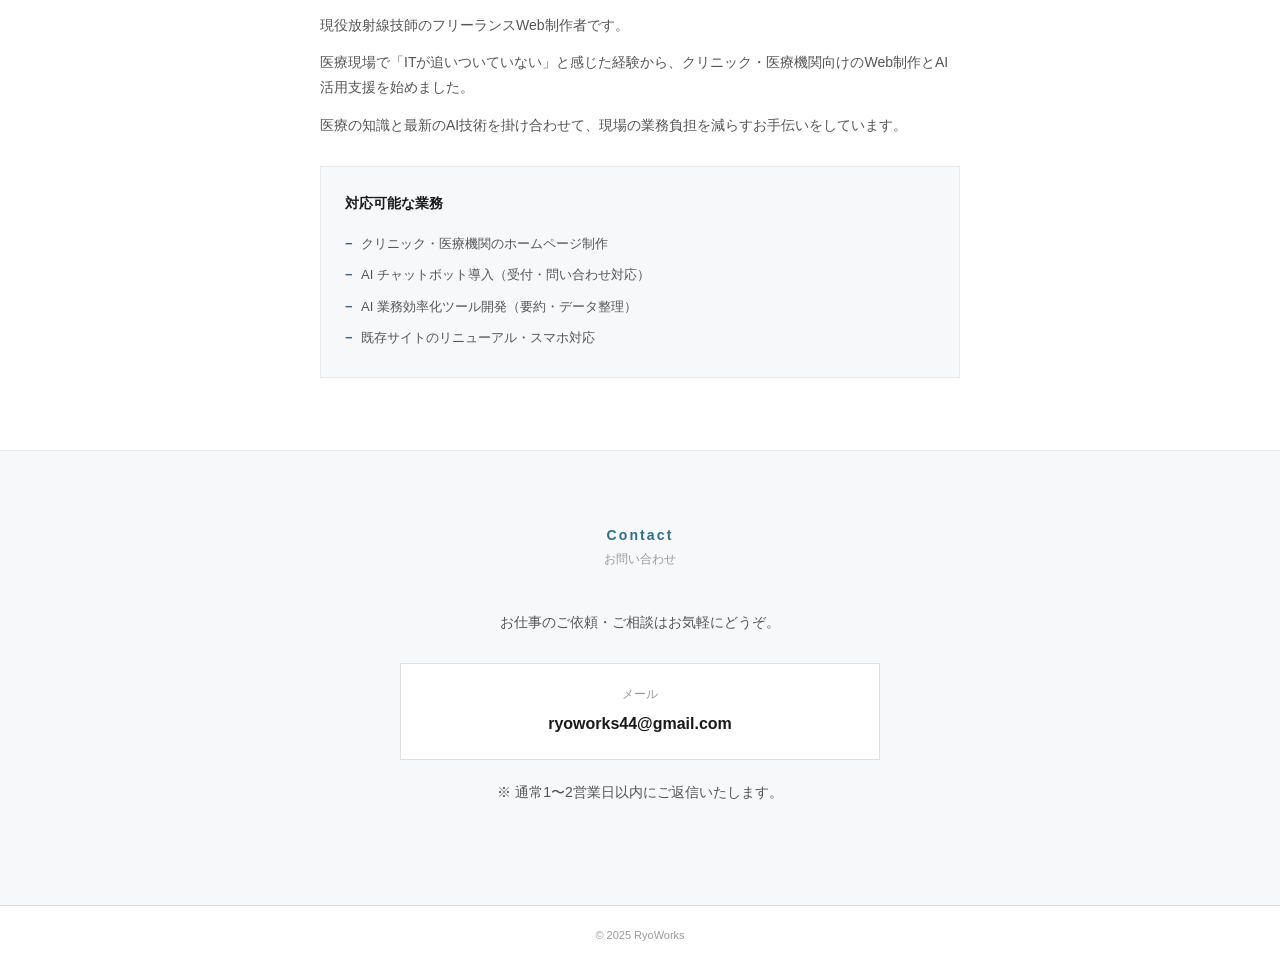
==== commit 55739a19: "自己紹介の肩書きを「元放射線技師」から「現役放射線技師」に修正 Co-Authored-By: Claude Opus 4.6 <noreply@anthropic.com>" ====
--- a/index.html
+++ b/index.html
@@ -245,7 +245,7 @@
         <div class="about-content">
             <div class="about-text">
                 <h3>RyoWorks</h3>
-                <p>元放射線技師のフリーランスWeb制作者です。</p>
+                <p>現役放射線技師のフリーランスWeb制作者です。</p>
                 <p>医療現場で「ITが追いついていない」と感じた経験から、クリニック・医療機関向けのWeb制作とAI活用支援を始めました。</p>
                 <p>医療の知識と最新のAI技術を掛け合わせて、現場の業務負担を減らすお手伝いをしています。</p>
 
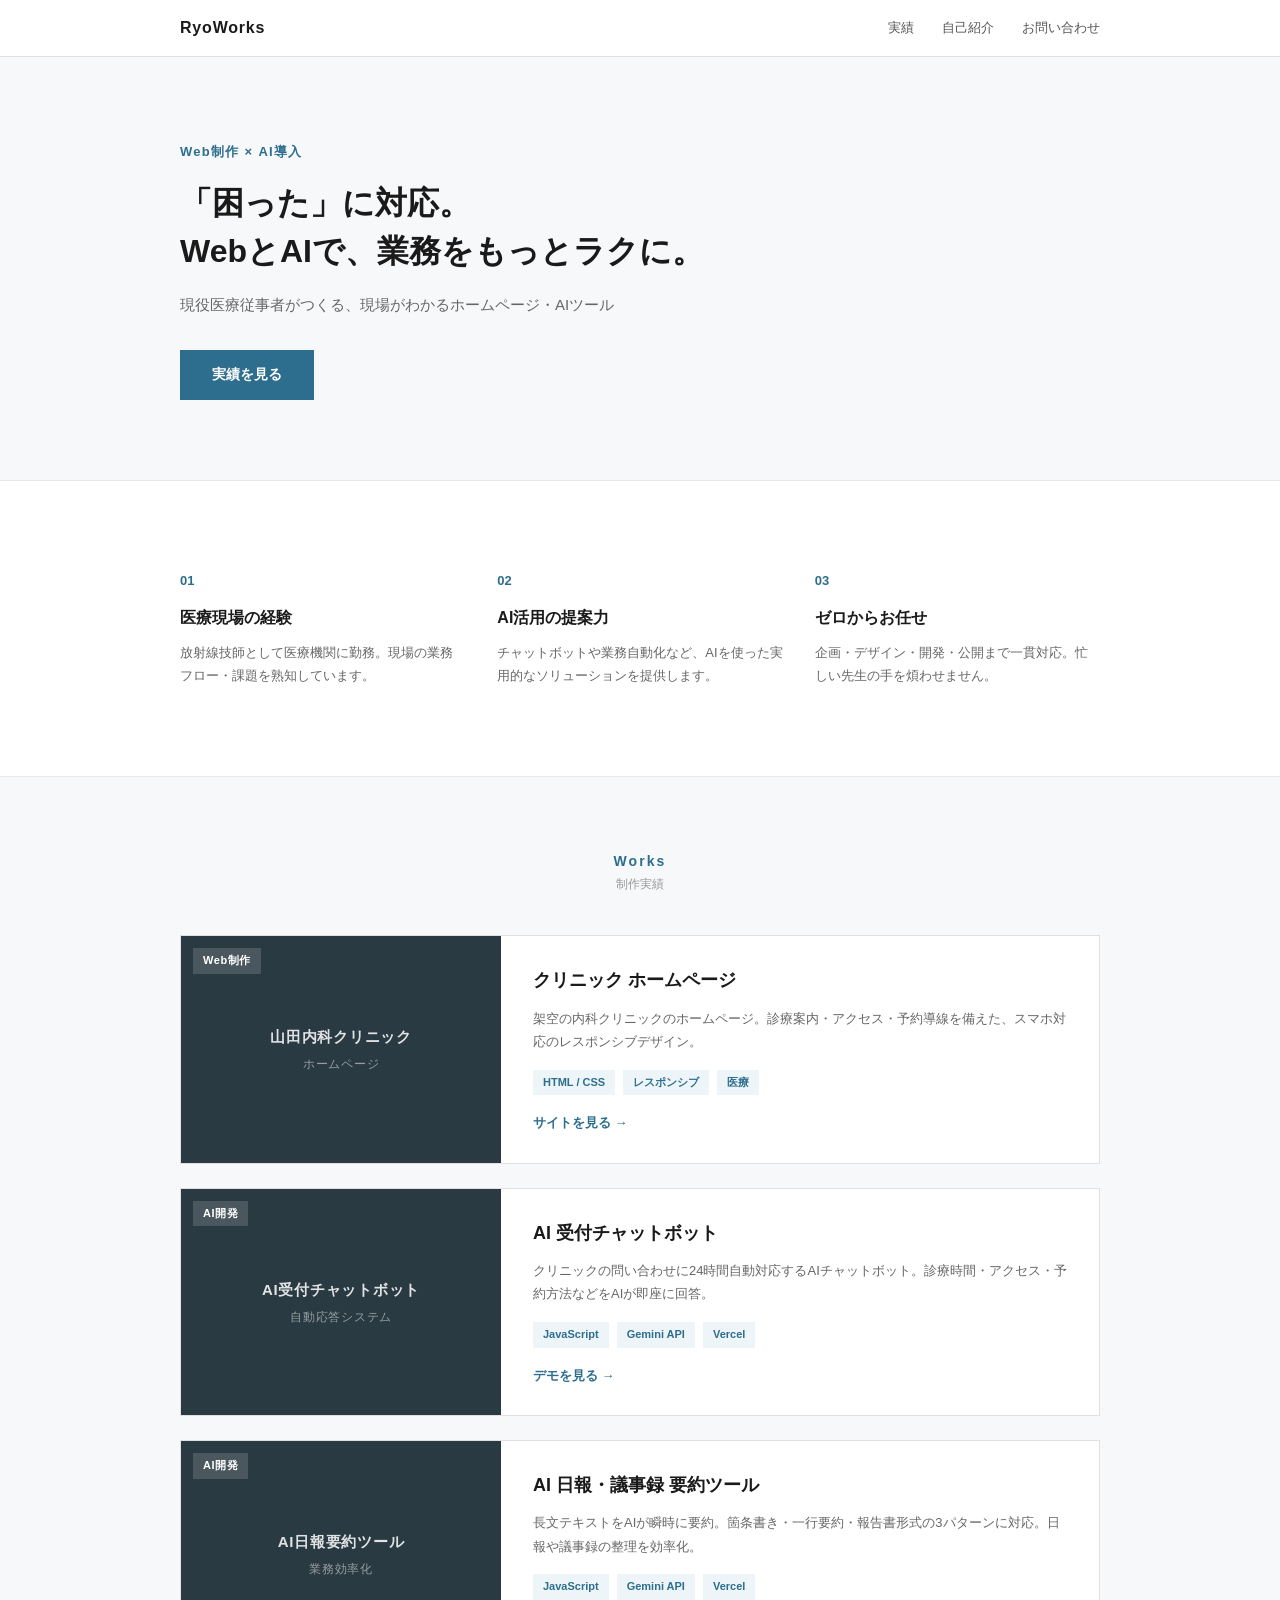
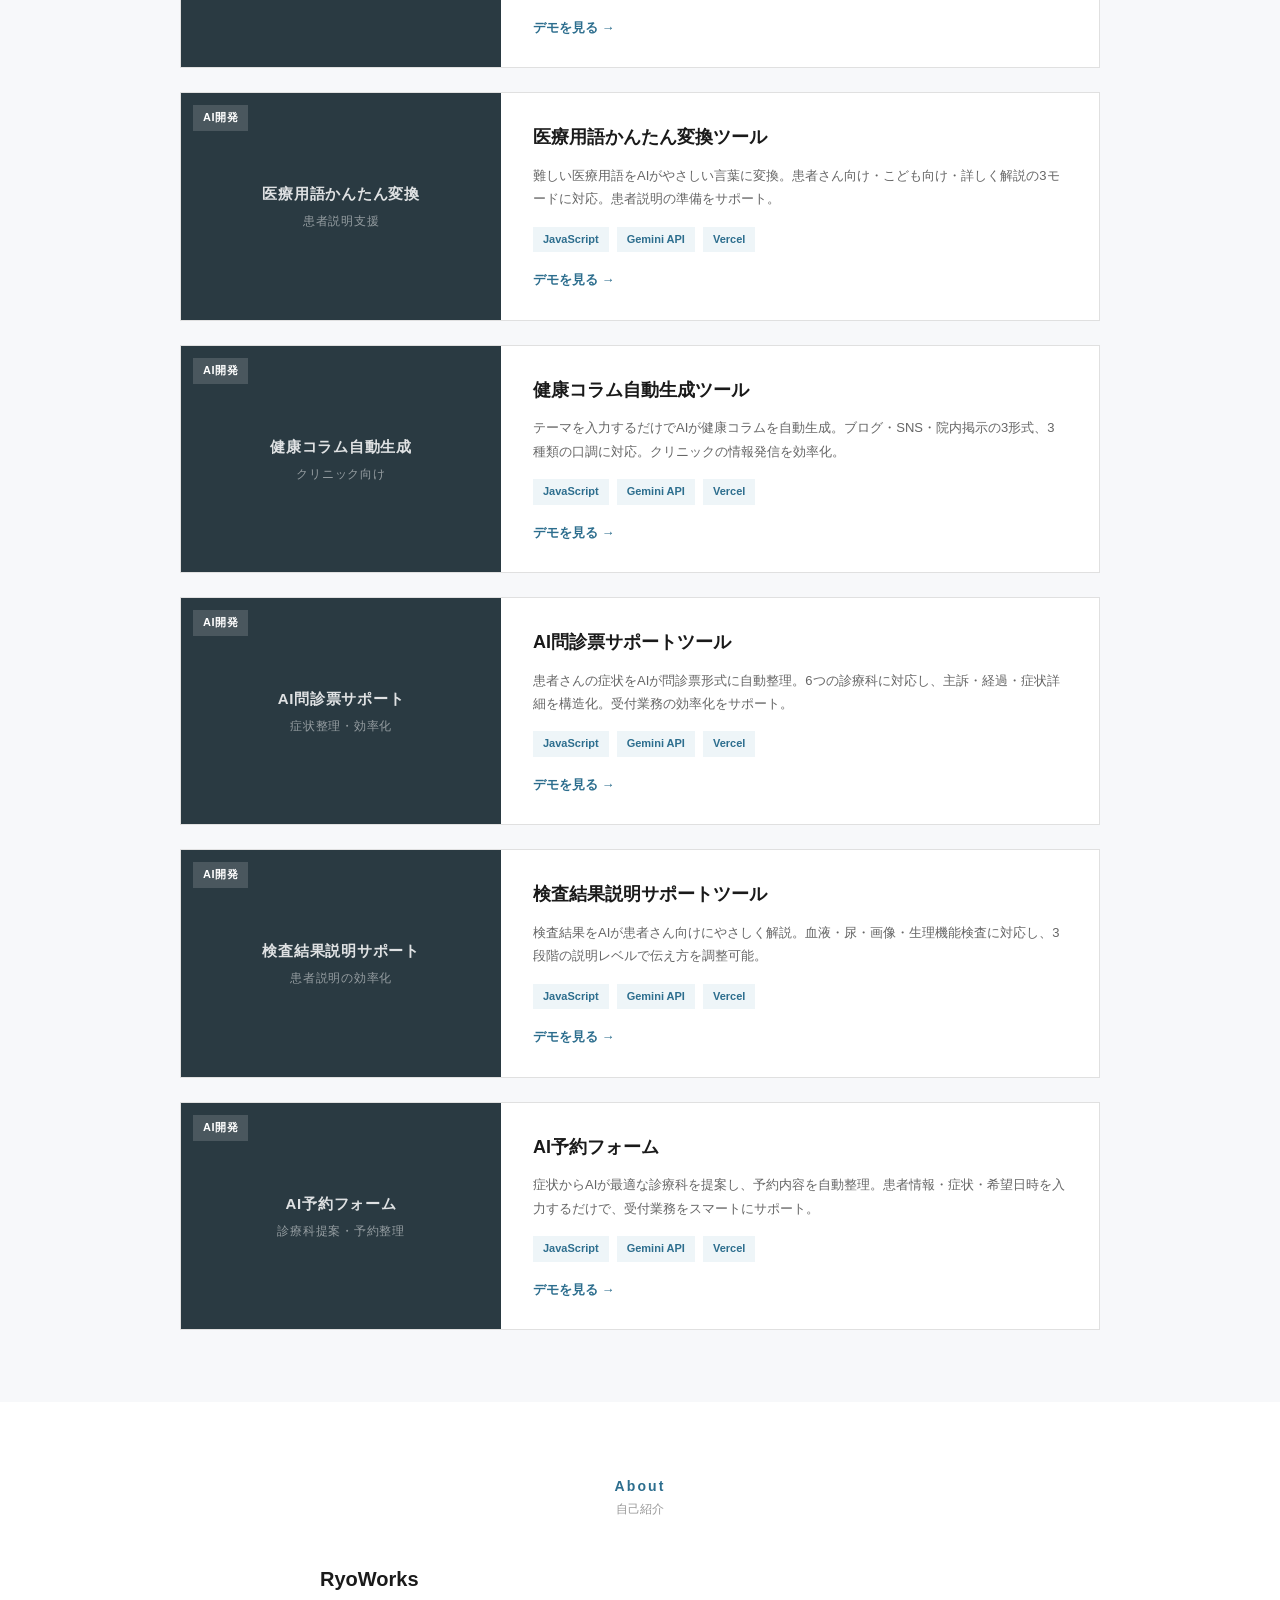
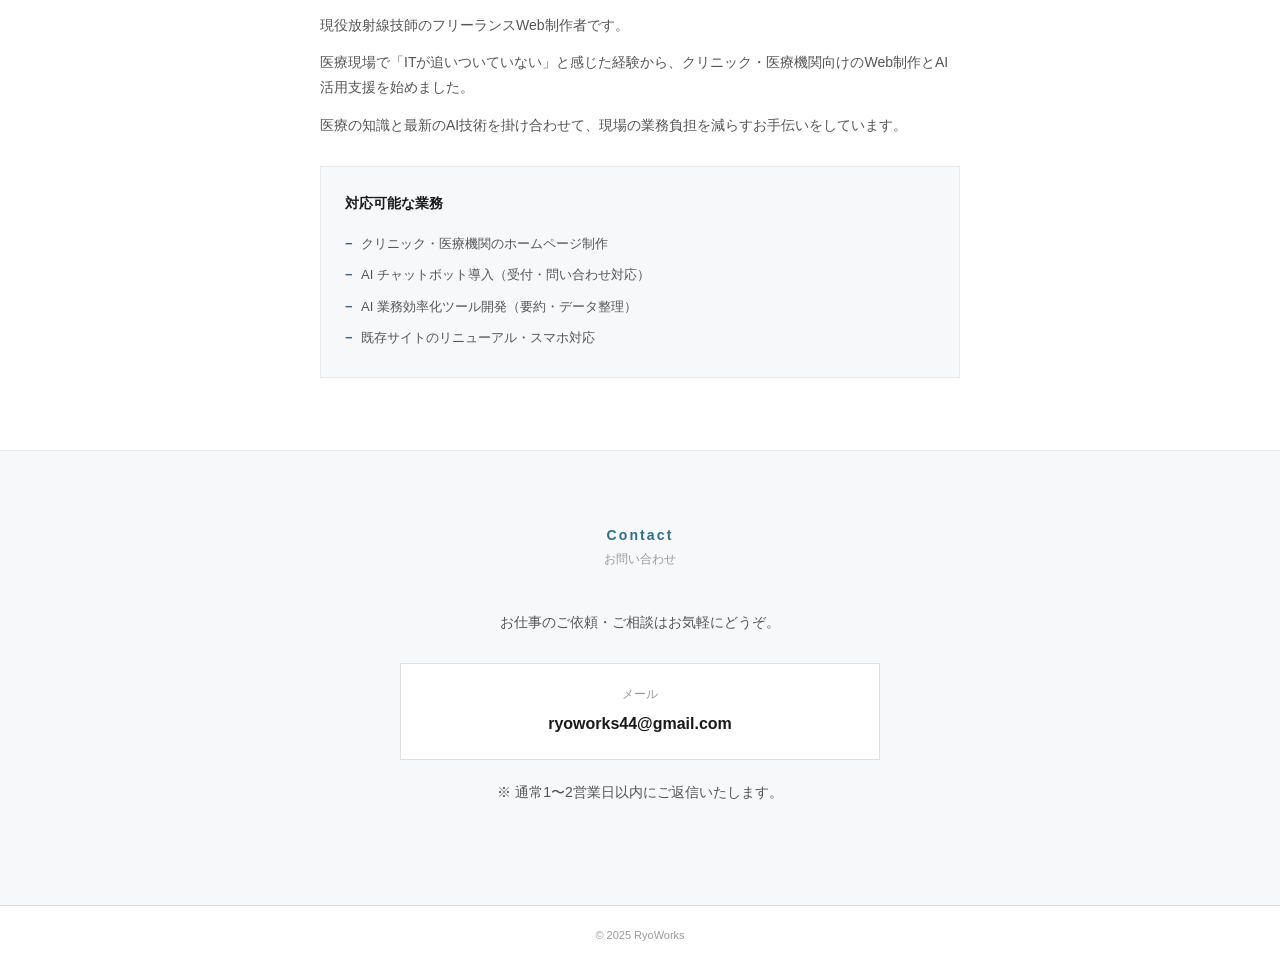
==== commit 81a0f0fc: "キャッチコピーを業種問わず対応できる表現に変更 - ラベル: 「医療×AI専門」→「Web制作×AI導入」 - キャッチコピー: 「困った」に対応。WebとAIで、業務をもっとラクに。 - サブコピー" ====
--- a/index.html
+++ b/index.html
@@ -6,7 +6,7 @@
     <title>RyoWorks - 医療 × AI Web制作</title>
     <meta name="description" content="医療×AIの専門家によるWeb制作・AIツール開発。現役放射線技師が現場目線でクリニックのDXを支援します。">
     <meta property="og:title" content="RyoWorks - 医療 × AI Web制作">
-    <meta property="og:description" content="クリニックの「困った」をWebとテクノロジーで解決します">
+    <meta property="og:description" content="「困った」に対応。WebとAIで、業務をもっとラクに。">
     <meta property="og:type" content="website">
     <meta property="og:url" content="https://ryoworks4.github.io/ryoworks-portfolio/">
     <link rel="stylesheet" href="style.css">
@@ -28,9 +28,9 @@
 <!-- ヒーロー -->
 <section class="hero">
     <div class="container">
-        <p class="hero-label">医療 × AI 専門</p>
-        <h1>クリニックの「困った」を<br>Webとテクノロジーで解決します</h1>
-        <p class="hero-desc">元医療従事者がつくる、現場がわかるホームページ・AI業務ツール</p>
+        <p class="hero-label">Web制作 × AI導入</p>
+        <h1>「困った」に対応。<br>WebとAIで、業務をもっとラクに。</h1>
+        <p class="hero-desc">現役医療従事者がつくる、現場がわかるホームページ・AIツール</p>
         <a href="#works" class="hero-btn">実績を見る</a>
     </div>
 </section>
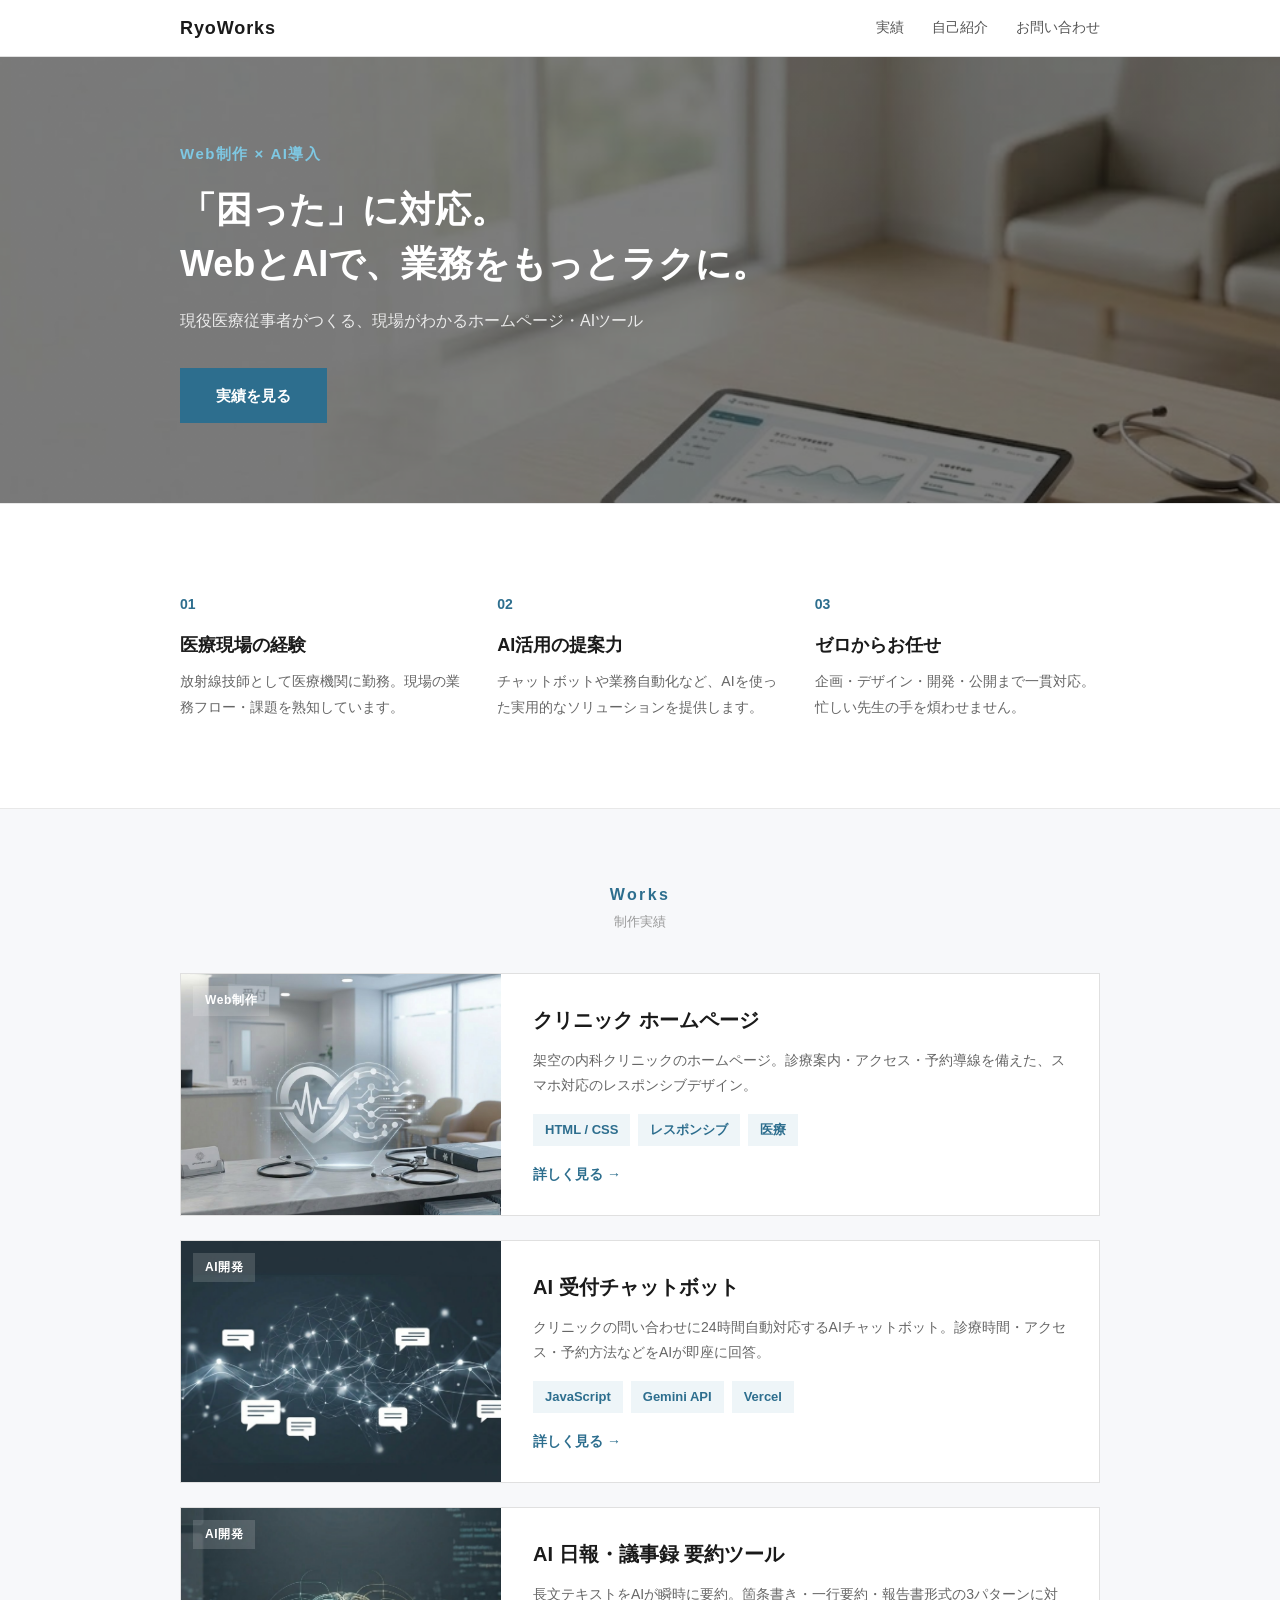
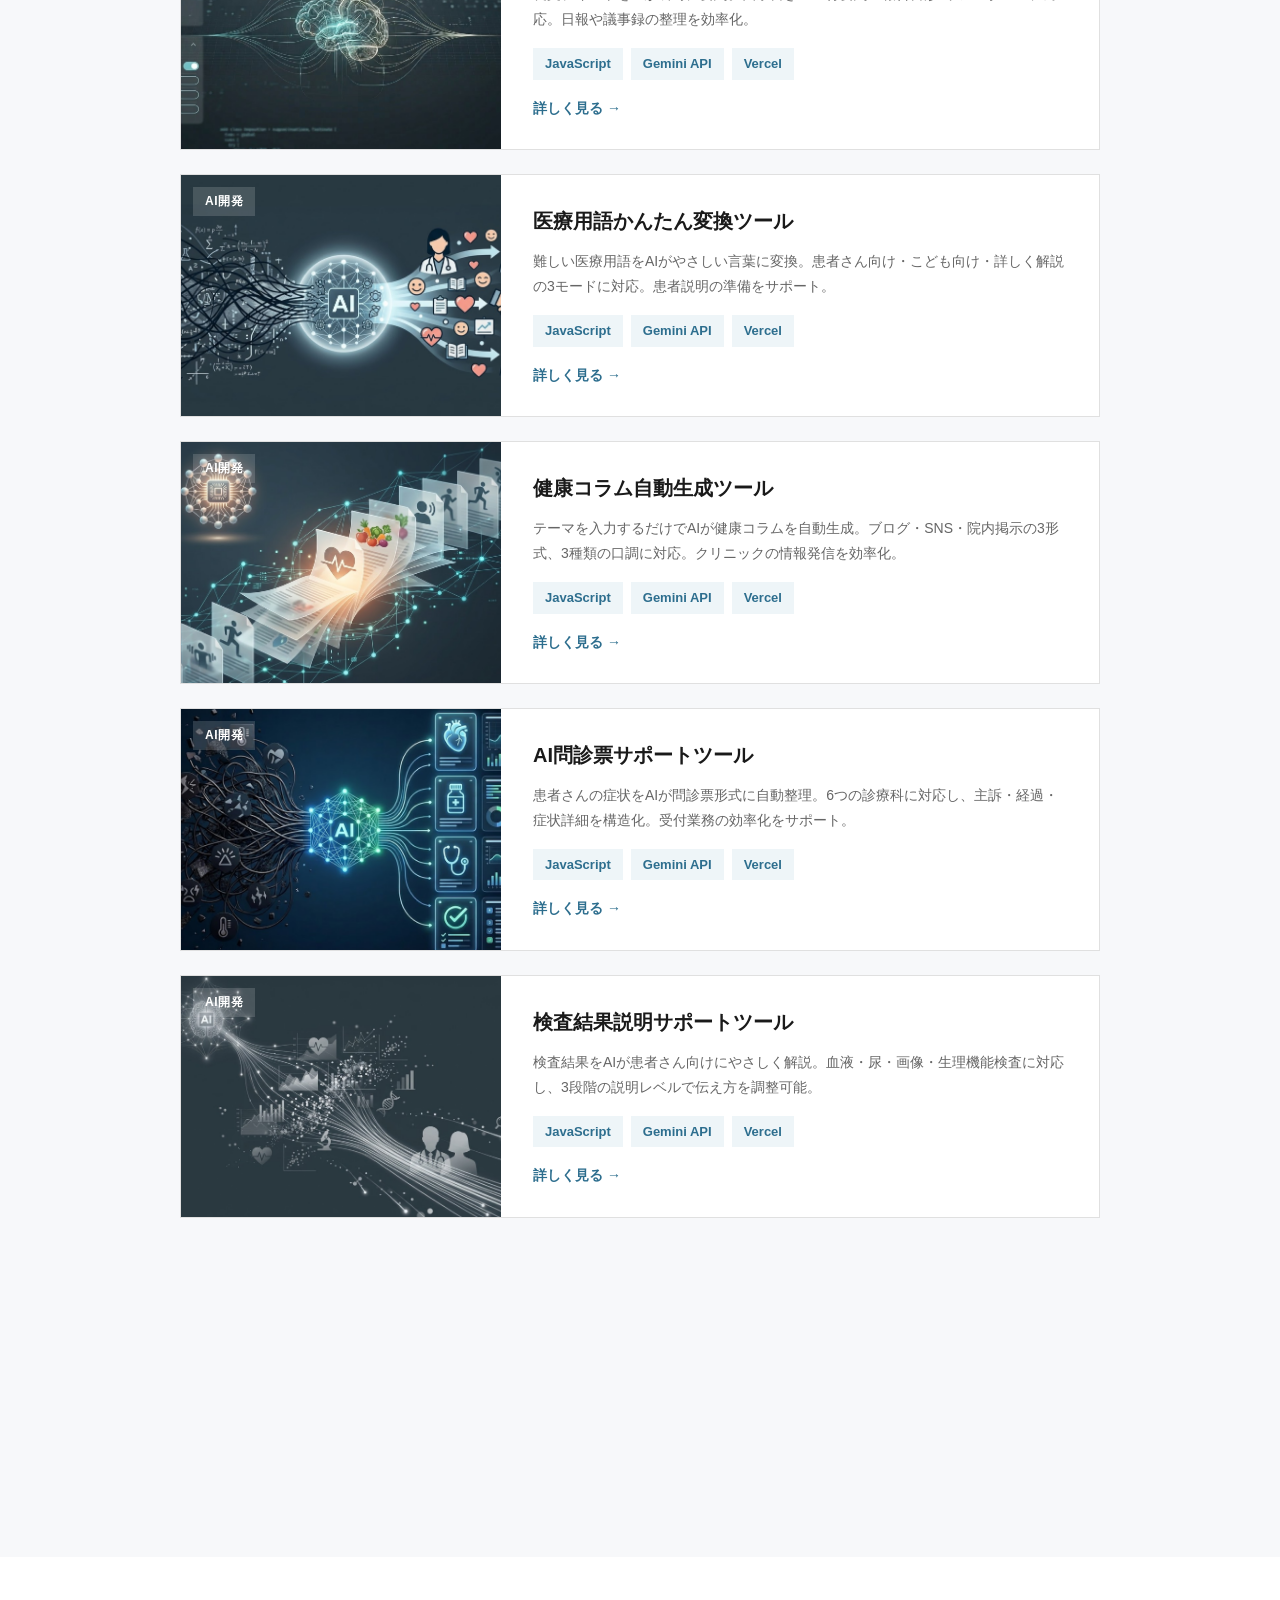
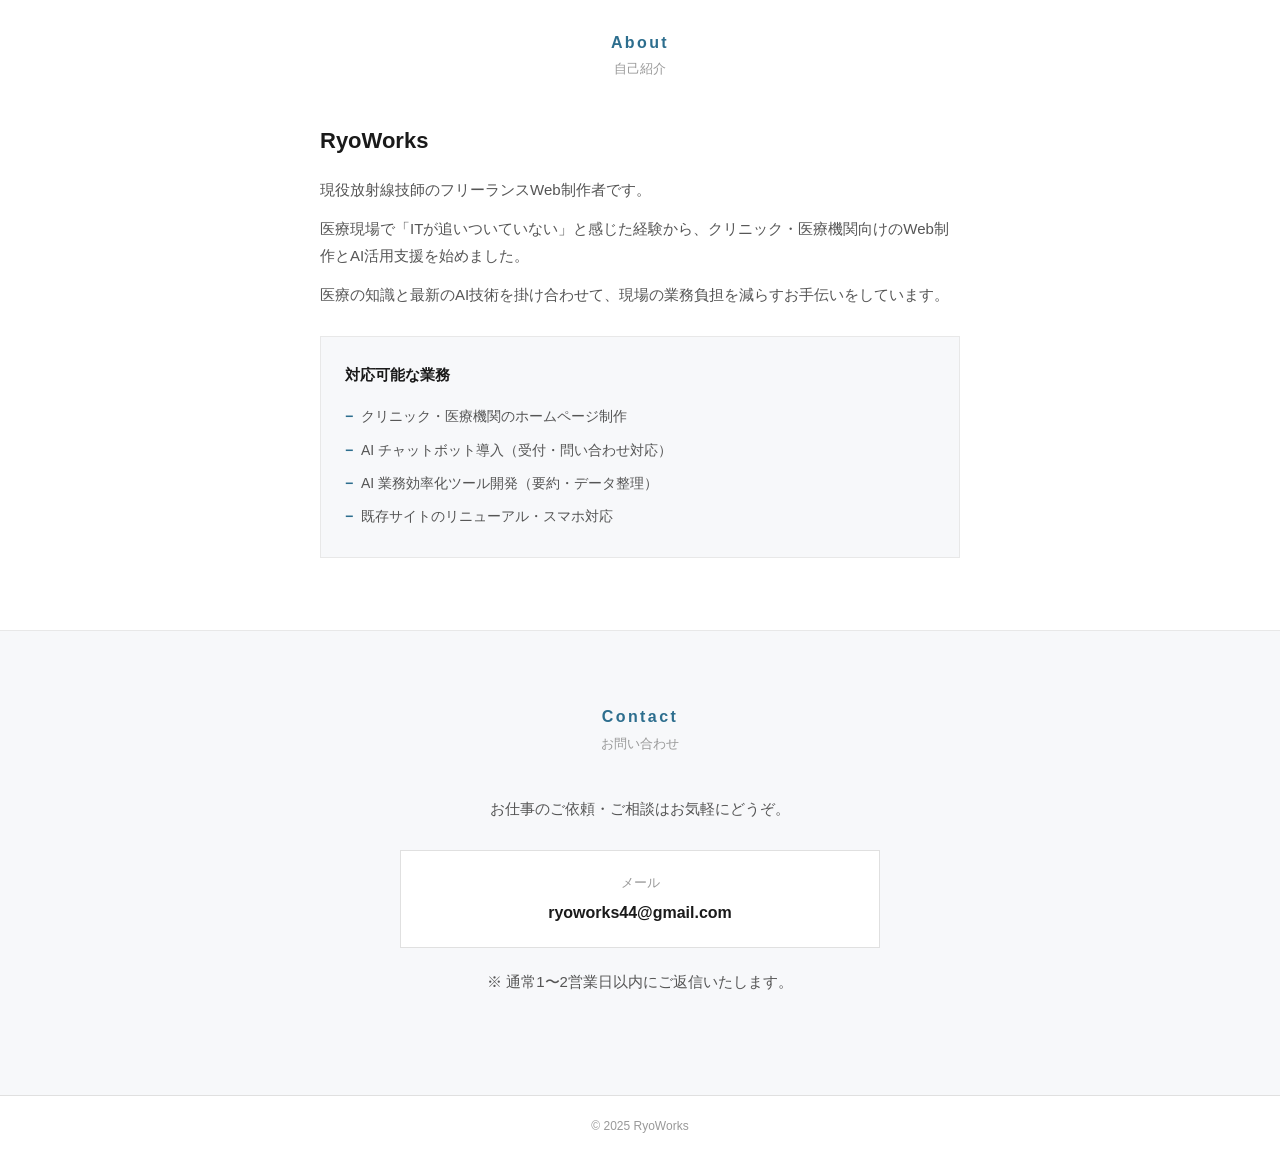
==== commit 94742a5a: "ポートフォリオ大幅アップデート: 詳細ページ・アニメーション・予約フォーム追加 - 8作品の詳細ページ(works/*.html)を新規作成 - スクロールアニメーション・ホバーエフェクト追加 - A" ====
--- a/index.html
+++ b/index.html
@@ -26,11 +26,11 @@
 </header>
 
 <!-- ヒーロー -->
-<section class="hero">
-    <div class="container">
-        <p class="hero-label">Web制作 × AI導入</p>
-        <h1>「困った」に対応。<br>WebとAIで、業務をもっとラクに。</h1>
-        <p class="hero-desc">現役医療従事者がつくる、現場がわかるホームページ・AIツール</p>
+<section class="hero" style="background: linear-gradient(rgba(0,0,0,0.5), rgba(0,0,0,0.5)), url('images/portfolio.png') center/cover no-repeat; color: #fff;">
+    <div class="container">
+        <p class="hero-label" style="color: #7ec8e3;">Web制作 × AI導入</p>
+        <h1 style="color: #fff;">「困った」に対応。<br>WebとAIで、業務をもっとラクに。</h1>
+        <p class="hero-desc" style="color: rgba(255,255,255,0.85);">現役医療従事者がつくる、現場がわかるホームページ・AIツール</p>
         <a href="#works" class="hero-btn">実績を見る</a>
     </div>
 </section>
@@ -39,17 +39,17 @@
 <section class="strengths">
     <div class="container">
         <div class="strengths-grid">
-            <div class="strength-item">
+            <div class="strength-item fade-in">
                 <div class="strength-num">01</div>
                 <h3>医療現場の経験</h3>
                 <p>放射線技師として医療機関に勤務。現場の業務フロー・課題を熟知しています。</p>
             </div>
-            <div class="strength-item">
+            <div class="strength-item fade-in">
                 <div class="strength-num">02</div>
                 <h3>AI活用の提案力</h3>
                 <p>チャットボットや業務自動化など、AIを使った実用的なソリューションを提供します。</p>
             </div>
-            <div class="strength-item">
+            <div class="strength-item fade-in">
                 <div class="strength-num">03</div>
                 <h3>ゼロからお任せ</h3>
                 <p>企画・デザイン・開発・公開まで一貫対応。忙しい先生の手を煩わせません。</p>
@@ -66,13 +66,10 @@
 
         <div class="works-grid">
             <!-- 作品1 -->
-            <div class="work-card">
+            <div class="work-card fade-in">
                 <div class="work-image">
                     <div class="work-tag">Web制作</div>
-                    <div class="work-placeholder">
-                        <span>山田内科クリニック</span>
-                        <span>ホームページ</span>
-                    </div>
+                    <img src="images/yamada-clinic.png" alt="山田内科クリニック ホームページ" class="work-img">
                 </div>
                 <div class="work-body">
                     <h3>クリニック ホームページ</h3>
@@ -82,18 +79,15 @@
                         <span>レスポンシブ</span>
                         <span>医療</span>
                     </div>
-                    <a href="https://ryoworks4.github.io/yamada-clinic/" target="_blank" class="work-link">サイトを見る →</a>
+                    <a href="works/yamada-clinic.html" class="work-link">詳しく見る →</a>
                 </div>
             </div>
 
             <!-- 作品2 -->
-            <div class="work-card">
-                <div class="work-image">
-                    <div class="work-tag">AI開発</div>
-                    <div class="work-placeholder">
-                        <span>AI受付チャットボット</span>
-                        <span>自動応答システム</span>
-                    </div>
+            <div class="work-card fade-in">
+                <div class="work-image">
+                    <div class="work-tag">AI開発</div>
+                    <img src="images/ai-chatbot.png" alt="AI受付チャットボット" class="work-img">
                 </div>
                 <div class="work-body">
                     <h3>AI 受付チャットボット</h3>
@@ -103,18 +97,15 @@
                         <span>Gemini API</span>
                         <span>Vercel</span>
                     </div>
-                    <a href="https://ai-chatbot-kappa-topaz.vercel.app/" target="_blank" class="work-link">デモを見る →</a>
+                    <a href="works/ai-chatbot.html" class="work-link">詳しく見る →</a>
                 </div>
             </div>
 
             <!-- 作品3 -->
-            <div class="work-card">
-                <div class="work-image">
-                    <div class="work-tag">AI開発</div>
-                    <div class="work-placeholder">
-                        <span>AI日報要約ツール</span>
-                        <span>業務効率化</span>
-                    </div>
+            <div class="work-card fade-in">
+                <div class="work-image">
+                    <div class="work-tag">AI開発</div>
+                    <img src="images/ai-summary.png" alt="AI日報要約ツール" class="work-img">
                 </div>
                 <div class="work-body">
                     <h3>AI 日報・議事録 要約ツール</h3>
@@ -124,18 +115,15 @@
                         <span>Gemini API</span>
                         <span>Vercel</span>
                     </div>
-                    <a href="https://ai-summary-rho-six.vercel.app/" target="_blank" class="work-link">デモを見る →</a>
+                    <a href="works/ai-summary.html" class="work-link">詳しく見る →</a>
                 </div>
             </div>
 
             <!-- 作品4 -->
-            <div class="work-card">
-                <div class="work-image">
-                    <div class="work-tag">AI開発</div>
-                    <div class="work-placeholder">
-                        <span>医療用語かんたん変換</span>
-                        <span>患者説明支援</span>
-                    </div>
+            <div class="work-card fade-in">
+                <div class="work-image">
+                    <div class="work-tag">AI開発</div>
+                    <img src="images/medical-term.png" alt="医療用語かんたん変換ツール" class="work-img">
                 </div>
                 <div class="work-body">
                     <h3>医療用語かんたん変換ツール</h3>
@@ -145,18 +133,15 @@
                         <span>Gemini API</span>
                         <span>Vercel</span>
                     </div>
-                    <a href="https://medical-term-converter.vercel.app/" target="_blank" class="work-link">デモを見る →</a>
+                    <a href="works/medical-term.html" class="work-link">詳しく見る →</a>
                 </div>
             </div>
 
             <!-- 作品5 -->
-            <div class="work-card">
-                <div class="work-image">
-                    <div class="work-tag">AI開発</div>
-                    <div class="work-placeholder">
-                        <span>健康コラム自動生成</span>
-                        <span>クリニック向け</span>
-                    </div>
+            <div class="work-card fade-in">
+                <div class="work-image">
+                    <div class="work-tag">AI開発</div>
+                    <img src="images/health-column.png" alt="健康コラム自動生成ツール" class="work-img">
                 </div>
                 <div class="work-body">
                     <h3>健康コラム自動生成ツール</h3>
@@ -166,18 +151,15 @@
                         <span>Gemini API</span>
                         <span>Vercel</span>
                     </div>
-                    <a href="https://health-column-generator.vercel.app/" target="_blank" class="work-link">デモを見る →</a>
+                    <a href="works/health-column.html" class="work-link">詳しく見る →</a>
                 </div>
             </div>
 
             <!-- 作品6 -->
-            <div class="work-card">
-                <div class="work-image">
-                    <div class="work-tag">AI開発</div>
-                    <div class="work-placeholder">
-                        <span>AI問診票サポート</span>
-                        <span>症状整理・効率化</span>
-                    </div>
+            <div class="work-card fade-in">
+                <div class="work-image">
+                    <div class="work-tag">AI開発</div>
+                    <img src="images/ai-monshin.png" alt="AI問診票サポートツール" class="work-img">
                 </div>
                 <div class="work-body">
                     <h3>AI問診票サポートツール</h3>
@@ -187,18 +169,15 @@
                         <span>Gemini API</span>
                         <span>Vercel</span>
                     </div>
-                    <a href="https://ai-monshin.vercel.app/" target="_blank" class="work-link">デモを見る →</a>
+                    <a href="works/ai-monshin.html" class="work-link">詳しく見る →</a>
                 </div>
             </div>
 
             <!-- 作品7 -->
-            <div class="work-card">
-                <div class="work-image">
-                    <div class="work-tag">AI開発</div>
-                    <div class="work-placeholder">
-                        <span>検査結果説明サポート</span>
-                        <span>患者説明の効率化</span>
-                    </div>
+            <div class="work-card fade-in">
+                <div class="work-image">
+                    <div class="work-tag">AI開発</div>
+                    <img src="images/lab-result.png" alt="検査結果説明サポートツール" class="work-img">
                 </div>
                 <div class="work-body">
                     <h3>検査結果説明サポートツール</h3>
@@ -208,18 +187,15 @@
                         <span>Gemini API</span>
                         <span>Vercel</span>
                     </div>
-                    <a href="https://lab-result-explainer.vercel.app/" target="_blank" class="work-link">デモを見る →</a>
+                    <a href="works/lab-result.html" class="work-link">詳しく見る →</a>
                 </div>
             </div>
 
             <!-- 作品8 -->
-            <div class="work-card">
-                <div class="work-image">
-                    <div class="work-tag">AI開発</div>
-                    <div class="work-placeholder">
-                        <span>AI予約フォーム</span>
-                        <span>診療科提案・予約整理</span>
-                    </div>
+            <div class="work-card fade-in">
+                <div class="work-image">
+                    <div class="work-tag">AI開発</div>
+                    <img src="images/clinic-reservation.png" alt="AI予約フォーム" class="work-img">
                 </div>
                 <div class="work-body">
                     <h3>AI予約フォーム</h3>
@@ -229,7 +205,7 @@
                         <span>Gemini API</span>
                         <span>Vercel</span>
                     </div>
-                    <a href="https://clinic-reservation.vercel.app/" target="_blank" class="work-link">デモを見る →</a>
+                    <a href="works/clinic-reservation.html" class="work-link">詳しく見る →</a>
                 </div>
             </div>
         </div>
@@ -242,7 +218,7 @@
         <h2 class="section-title">About</h2>
         <p class="section-subtitle">自己紹介</p>
 
-        <div class="about-content">
+        <div class="about-content fade-in">
             <div class="about-text">
                 <h3>RyoWorks</h3>
                 <p>現役放射線技師のフリーランスWeb制作者です。</p>
@@ -269,7 +245,7 @@
         <h2 class="section-title">Contact</h2>
         <p class="section-subtitle">お問い合わせ</p>
 
-        <div class="contact-content">
+        <div class="contact-content fade-in">
             <p>お仕事のご依頼・ご相談はお気軽にどうぞ。</p>
             <div class="contact-methods">
                 <div class="contact-item">
@@ -291,6 +267,24 @@
 
 <script>
     document.getElementById('contact-email').textContent = ['ryoworks44','gmail.com'].join('@');
+
+    // スクロールアニメーション
+    const observer = new IntersectionObserver(function(entries) {
+        entries.forEach(function(entry, index) {
+            if (entry.isIntersecting) {
+                // 少しずつ遅延させて順番に表示
+                const delay = Array.from(document.querySelectorAll('.fade-in')).indexOf(entry.target) % 3 * 120;
+                setTimeout(function() {
+                    entry.target.classList.add('visible');
+                }, delay);
+                observer.unobserve(entry.target);
+            }
+        });
+    }, { threshold: 0.15 });
+
+    document.querySelectorAll('.fade-in').forEach(function(el) {
+        observer.observe(el);
+    });
 </script>
 </body>
 </html>
--- a/style.css
+++ b/style.css
@@ -2,6 +2,10 @@
     margin: 0;
     padding: 0;
     box-sizing: border-box;
+}
+
+html {
+    scroll-behavior: smooth;
 }
 
 body {
@@ -37,7 +41,7 @@
 }
 
 .header-name {
-    font-size: 16px;
+    font-size: 18px;
     font-weight: 700;
     color: #1a1a1a;
     letter-spacing: 0.05em;
@@ -49,13 +53,41 @@
 }
 
 .header-nav a {
-    font-size: 13px;
+    font-size: 14px;
     color: #555;
     text-decoration: none;
 }
 
 .header-nav a:hover {
     color: #1a1a1a;
+}
+
+/* --- アニメーション --- */
+@keyframes fadeInUp {
+    from {
+        opacity: 0;
+        transform: translateY(24px);
+    }
+    to {
+        opacity: 1;
+        transform: translateY(0);
+    }
+}
+
+@keyframes fadeIn {
+    from { opacity: 0; }
+    to { opacity: 1; }
+}
+
+.fade-in {
+    opacity: 0;
+    transform: translateY(24px);
+    transition: opacity 0.6s ease, transform 0.6s ease;
+}
+
+.fade-in.visible {
+    opacity: 1;
+    transform: translateY(0);
 }
 
 /* --- ヒーロー --- */
@@ -66,7 +98,7 @@
 }
 
 .hero-label {
-    font-size: 13px;
+    font-size: 15px;
     font-weight: 700;
     color: #2d6e8e;
     letter-spacing: 0.1em;
@@ -74,7 +106,7 @@
 }
 
 .hero h1 {
-    font-size: 32px;
+    font-size: 36px;
     font-weight: 700;
     line-height: 1.5;
     color: #1a1a1a;
@@ -82,19 +114,24 @@
 }
 
 .hero-desc {
-    font-size: 15px;
+    font-size: 16px;
     color: #666;
     margin-bottom: 32px;
 }
 
 .hero-btn {
     display: inline-block;
-    padding: 12px 32px;
+    padding: 14px 36px;
     background: #2d6e8e;
     color: #fff;
     text-decoration: none;
-    font-size: 14px;
-    font-weight: 700;
+    font-size: 15px;
+    font-weight: 700;
+    transition: background 0.3s ease, transform 0.2s ease;
+}
+
+.hero-btn:active {
+    transform: scale(0.97);
 }
 
 .hero-btn:hover {
@@ -118,28 +155,28 @@
 }
 
 .strength-num {
-    font-size: 13px;
+    font-size: 14px;
     font-weight: 700;
     color: #2d6e8e;
     margin-bottom: 12px;
 }
 
 .strength-item h3 {
-    font-size: 16px;
+    font-size: 18px;
     font-weight: 700;
     color: #1a1a1a;
     margin-bottom: 8px;
 }
 
 .strength-item p {
-    font-size: 13px;
+    font-size: 14px;
     color: #666;
     line-height: 1.8;
 }
 
 /* --- セクション共通 --- */
 .section-title {
-    font-size: 14px;
+    font-size: 16px;
     font-weight: 700;
     color: #2d6e8e;
     letter-spacing: 0.15em;
@@ -147,7 +184,7 @@
 }
 
 .section-subtitle {
-    font-size: 12px;
+    font-size: 13px;
     color: #999;
     text-align: center;
     margin-bottom: 40px;
@@ -171,6 +208,12 @@
     background: #fff;
     border: 1px solid #e0e0e0;
     overflow: hidden;
+    transition: transform 0.3s ease, box-shadow 0.3s ease;
+}
+
+.work-card:hover {
+    transform: translateY(-4px);
+    box-shadow: 0 8px 24px rgba(0, 0, 0, 0.08);
 }
 
 .work-image {
@@ -187,11 +230,11 @@
     position: absolute;
     top: 12px;
     left: 12px;
-    font-size: 11px;
+    font-size: 12px;
     font-weight: 700;
     color: #fff;
     background: rgba(255,255,255,0.15);
-    padding: 3px 10px;
+    padding: 4px 12px;
     letter-spacing: 0.05em;
 }
 
@@ -212,6 +255,12 @@
     color: rgba(255,255,255,0.5);
 }
 
+.work-img {
+    width: 100%;
+    height: 100%;
+    object-fit: cover;
+}
+
 .work-body {
     padding: 28px 32px;
     display: flex;
@@ -219,14 +268,14 @@
 }
 
 .work-body h3 {
-    font-size: 18px;
+    font-size: 20px;
     font-weight: 700;
     color: #1a1a1a;
     margin-bottom: 10px;
 }
 
 .work-body p {
-    font-size: 13px;
+    font-size: 14px;
     color: #666;
     line-height: 1.8;
     margin-bottom: 16px;
@@ -240,19 +289,20 @@
 }
 
 .work-tags span {
-    font-size: 11px;
+    font-size: 13px;
     color: #2d6e8e;
     background: #eef5f8;
-    padding: 3px 10px;
+    padding: 4px 12px;
     font-weight: 600;
 }
 
 .work-link {
-    font-size: 13px;
+    font-size: 14px;
     color: #2d6e8e;
     text-decoration: none;
     font-weight: 700;
     margin-top: auto;
+    transition: color 0.2s ease;
 }
 
 .work-link:hover {
@@ -271,14 +321,14 @@
 }
 
 .about-text h3 {
-    font-size: 20px;
+    font-size: 22px;
     font-weight: 700;
     color: #1a1a1a;
     margin-bottom: 16px;
 }
 
 .about-text p {
-    font-size: 14px;
+    font-size: 15px;
     color: #555;
     margin-bottom: 12px;
 }
@@ -291,7 +341,7 @@
 }
 
 .about-skills h4 {
-    font-size: 14px;
+    font-size: 15px;
     font-weight: 700;
     color: #1a1a1a;
     margin-bottom: 12px;
@@ -302,7 +352,7 @@
 }
 
 .about-skills li {
-    font-size: 13px;
+    font-size: 14px;
     color: #555;
     padding: 4px 0;
     padding-left: 16px;
@@ -330,7 +380,7 @@
 }
 
 .contact-content > p {
-    font-size: 14px;
+    font-size: 15px;
     color: #555;
     margin-bottom: 28px;
 }
@@ -346,7 +396,7 @@
 }
 
 .contact-label {
-    font-size: 12px;
+    font-size: 13px;
     color: #999;
     margin-bottom: 4px;
 }
@@ -358,7 +408,7 @@
 }
 
 .contact-note {
-    font-size: 12px;
+    font-size: 13px;
     color: #999;
 }
 
@@ -370,8 +420,167 @@
 }
 
 .footer p {
-    font-size: 11px;
+    font-size: 12px;
     color: #999;
+}
+
+/* --- 詳細ページ --- */
+.work-detail {
+    padding: 48px 0 72px;
+    animation: fadeInUp 0.5s ease both;
+}
+
+.back-link {
+    display: inline-block;
+    font-size: 14px;
+    color: #2d6e8e;
+    text-decoration: none;
+    font-weight: 600;
+    margin-bottom: 32px;
+}
+
+.back-link:hover {
+    color: #1b4d63;
+}
+
+.work-detail-header {
+    margin-bottom: 32px;
+}
+
+.work-detail-tag {
+    display: inline-block;
+    font-size: 13px;
+    font-weight: 700;
+    color: #fff;
+    background: #2d6e8e;
+    padding: 4px 14px;
+    margin-bottom: 16px;
+}
+
+.work-detail-header h1 {
+    font-size: 28px;
+    font-weight: 700;
+    color: #1a1a1a;
+    line-height: 1.4;
+}
+
+.work-detail-image {
+    margin-bottom: 40px;
+    border: 1px solid #e0e0e0;
+    overflow: hidden;
+    max-width: 640px;
+}
+
+.work-detail-image img {
+    width: 100%;
+    display: block;
+}
+
+.work-detail-body {
+    display: grid;
+    grid-template-columns: 1fr 280px;
+    gap: 48px;
+}
+
+.work-detail-main h2 {
+    font-size: 18px;
+    font-weight: 700;
+    color: #1a1a1a;
+    margin-bottom: 12px;
+    margin-top: 32px;
+}
+
+.work-detail-main h2:first-child {
+    margin-top: 0;
+}
+
+.work-detail-main p {
+    font-size: 15px;
+    color: #555;
+    line-height: 1.9;
+    margin-bottom: 8px;
+}
+
+.work-detail-main ul {
+    list-style: none;
+    padding: 0;
+}
+
+.work-detail-main li {
+    font-size: 15px;
+    color: #555;
+    line-height: 1.9;
+    padding-left: 20px;
+    position: relative;
+    margin-bottom: 4px;
+}
+
+.work-detail-main li::before {
+    content: '・';
+    position: absolute;
+    left: 0;
+    color: #2d6e8e;
+    font-weight: 700;
+}
+
+.work-detail-sidebar {
+    padding: 28px;
+    background: #f7f8fa;
+    border: 1px solid #e8e8e8;
+    align-self: start;
+}
+
+.work-detail-sidebar h3 {
+    font-size: 14px;
+    font-weight: 700;
+    color: #999;
+    letter-spacing: 0.05em;
+    margin-bottom: 12px;
+    margin-top: 24px;
+}
+
+.work-detail-sidebar h3:first-child {
+    margin-top: 0;
+}
+
+.work-detail-sidebar p {
+    font-size: 15px;
+    color: #1a1a1a;
+}
+
+.work-detail-tags {
+    display: flex;
+    flex-wrap: wrap;
+    gap: 8px;
+}
+
+.work-detail-tags span {
+    font-size: 13px;
+    color: #2d6e8e;
+    background: #eef5f8;
+    padding: 4px 12px;
+    font-weight: 600;
+}
+
+.work-detail-link {
+    display: inline-block;
+    font-size: 15px;
+    color: #fff;
+    background: #2d6e8e;
+    text-decoration: none;
+    font-weight: 700;
+    padding: 12px 28px;
+    text-align: center;
+    width: 100%;
+    transition: background 0.3s ease, transform 0.2s ease;
+}
+
+.work-detail-link:active {
+    transform: scale(0.97);
+}
+
+.work-detail-link:hover {
+    background: #1b4d63;
 }
 
 /* --- レスポンシブ --- */
@@ -381,11 +590,11 @@
     }
 
     .header-nav a {
-        font-size: 11px;
+        font-size: 12px;
     }
 
     .header-name {
-        font-size: 14px;
+        font-size: 16px;
     }
 
     .hero {
@@ -393,16 +602,16 @@
     }
 
     .hero h1 {
-        font-size: 20px;
+        font-size: 24px;
     }
 
     .hero-desc {
-        font-size: 13px;
+        font-size: 14px;
     }
 
     .hero-btn {
-        padding: 10px 24px;
-        font-size: 13px;
+        padding: 12px 28px;
+        font-size: 14px;
     }
 
     .strengths {
@@ -431,7 +640,7 @@
     }
 
     .work-body h3 {
-        font-size: 16px;
+        font-size: 18px;
     }
 
     .about {
@@ -439,7 +648,7 @@
     }
 
     .about-text h3 {
-        font-size: 18px;
+        font-size: 20px;
     }
 
     .contact {
@@ -452,6 +661,57 @@
     }
 
     .section-title {
+        font-size: 14px;
+    }
+
+    .work-detail {
+        padding: 24px 0 40px;
+    }
+
+    .back-link {
         font-size: 13px;
-    }
-}
+        margin-bottom: 20px;
+    }
+
+    .work-detail-header {
+        margin-bottom: 20px;
+    }
+
+    .work-detail-header h1 {
+        font-size: 20px;
+    }
+
+    .work-detail-tag {
+        font-size: 12px;
+        margin-bottom: 10px;
+    }
+
+    .work-detail-image {
+        max-width: 100%;
+        margin-bottom: 28px;
+    }
+
+    .work-detail-body {
+        grid-template-columns: 1fr;
+        gap: 24px;
+    }
+
+    .work-detail-main h2 {
+        font-size: 16px;
+        margin-top: 24px;
+    }
+
+    .work-detail-main p,
+    .work-detail-main li {
+        font-size: 14px;
+    }
+
+    .work-detail-sidebar {
+        padding: 20px;
+    }
+
+    .work-detail-link {
+        font-size: 14px;
+        padding: 10px 20px;
+    }
+}
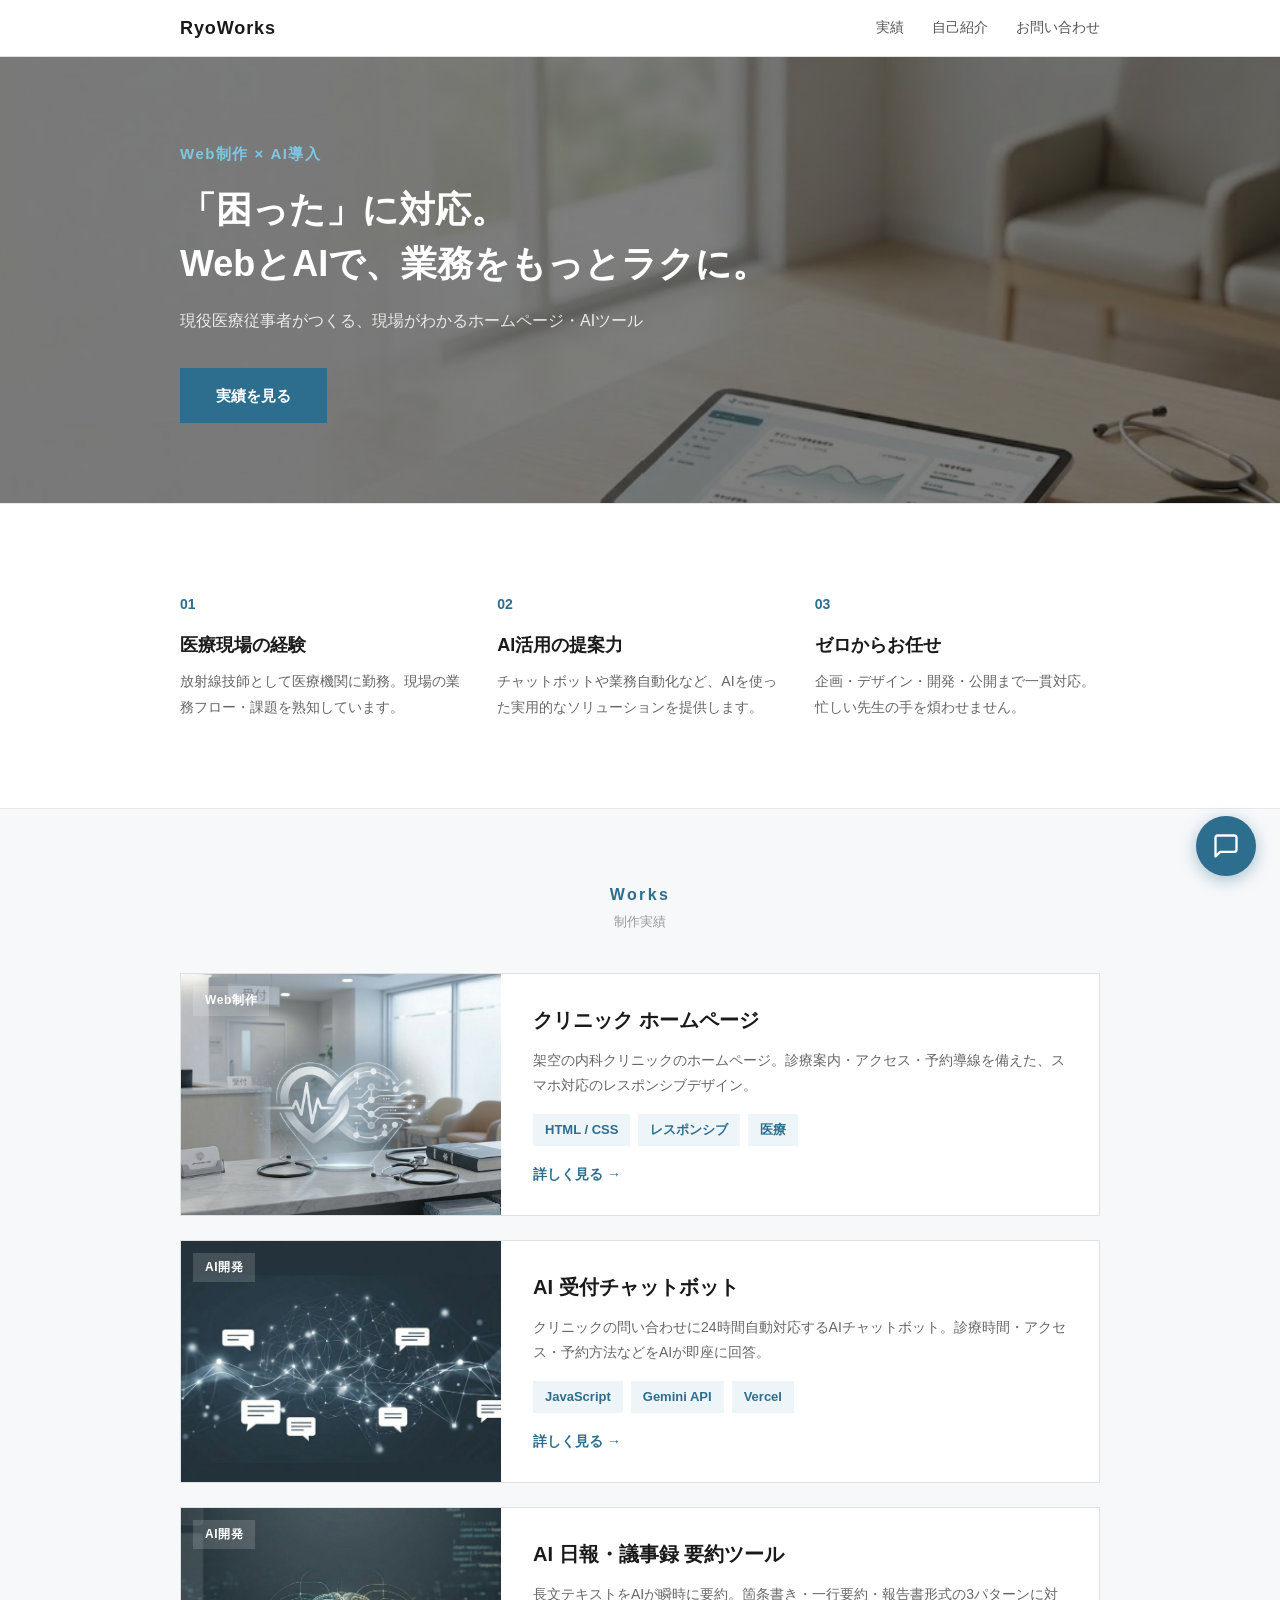
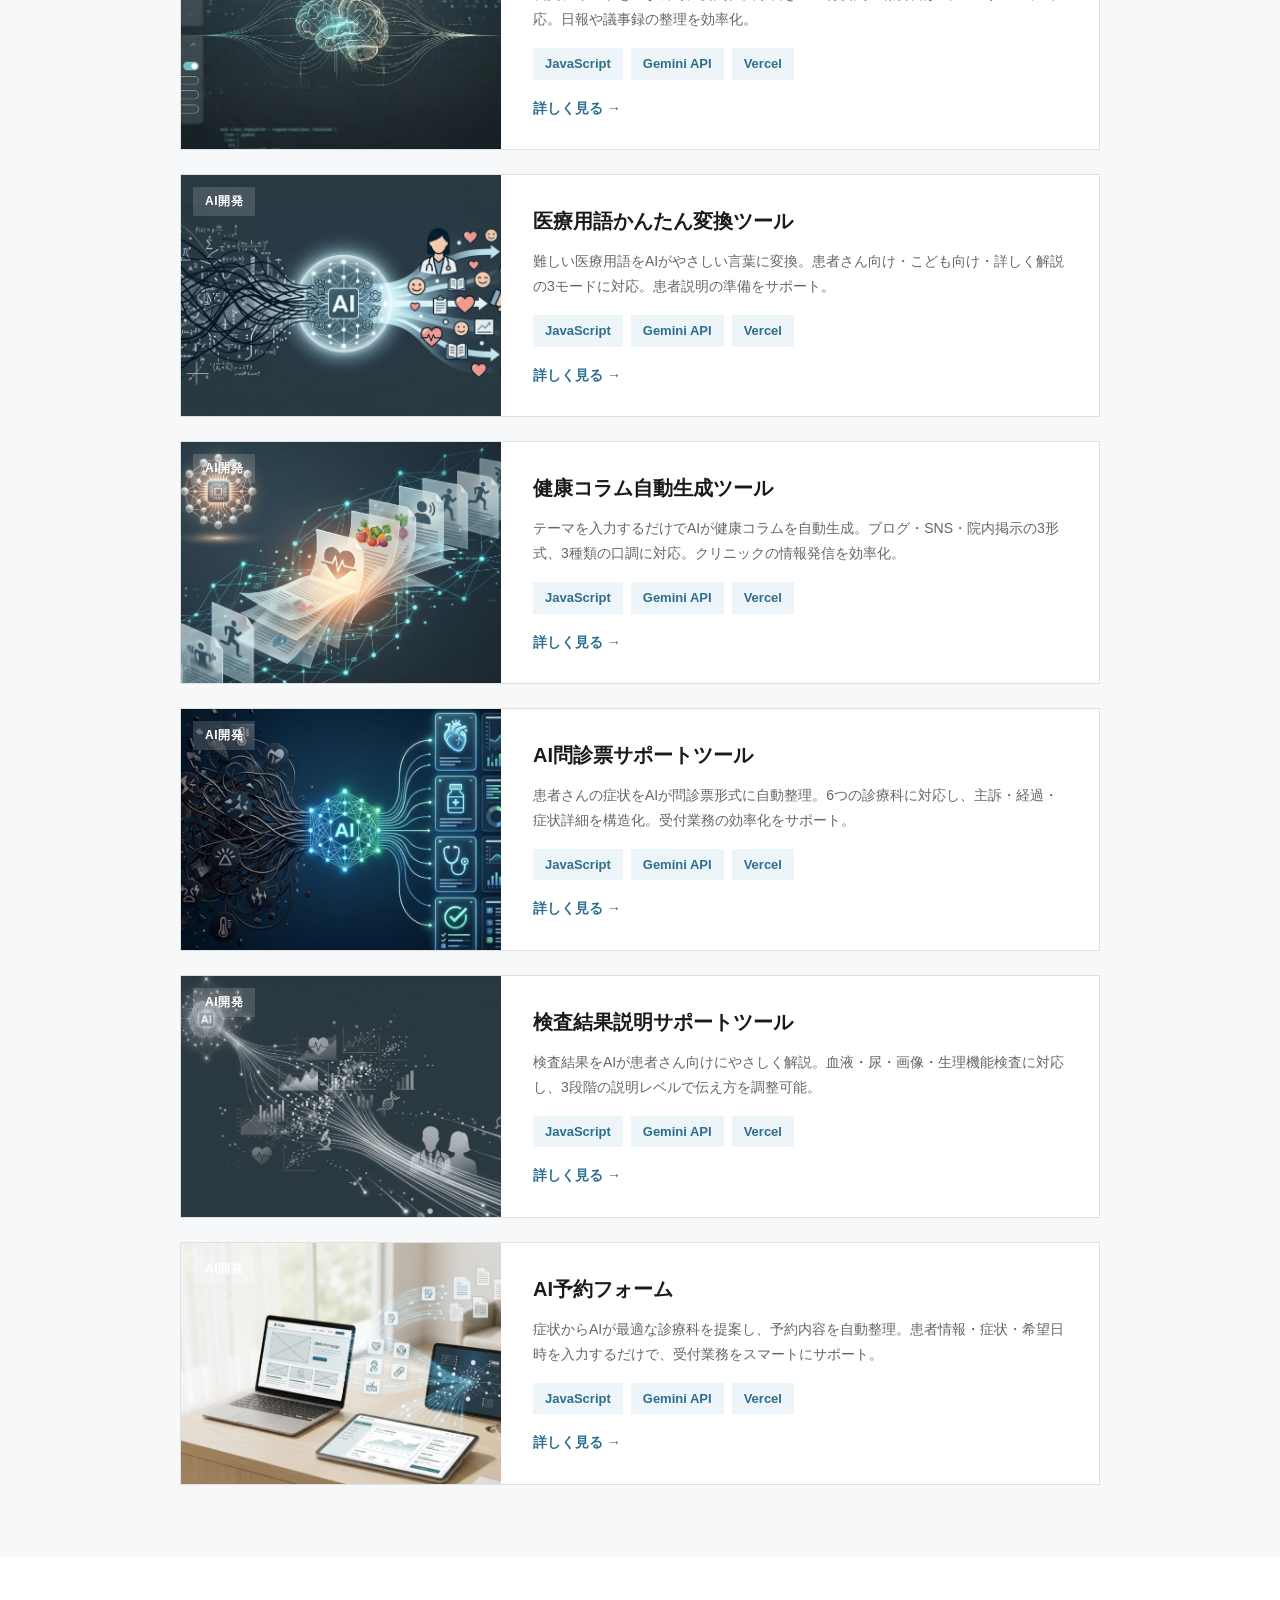
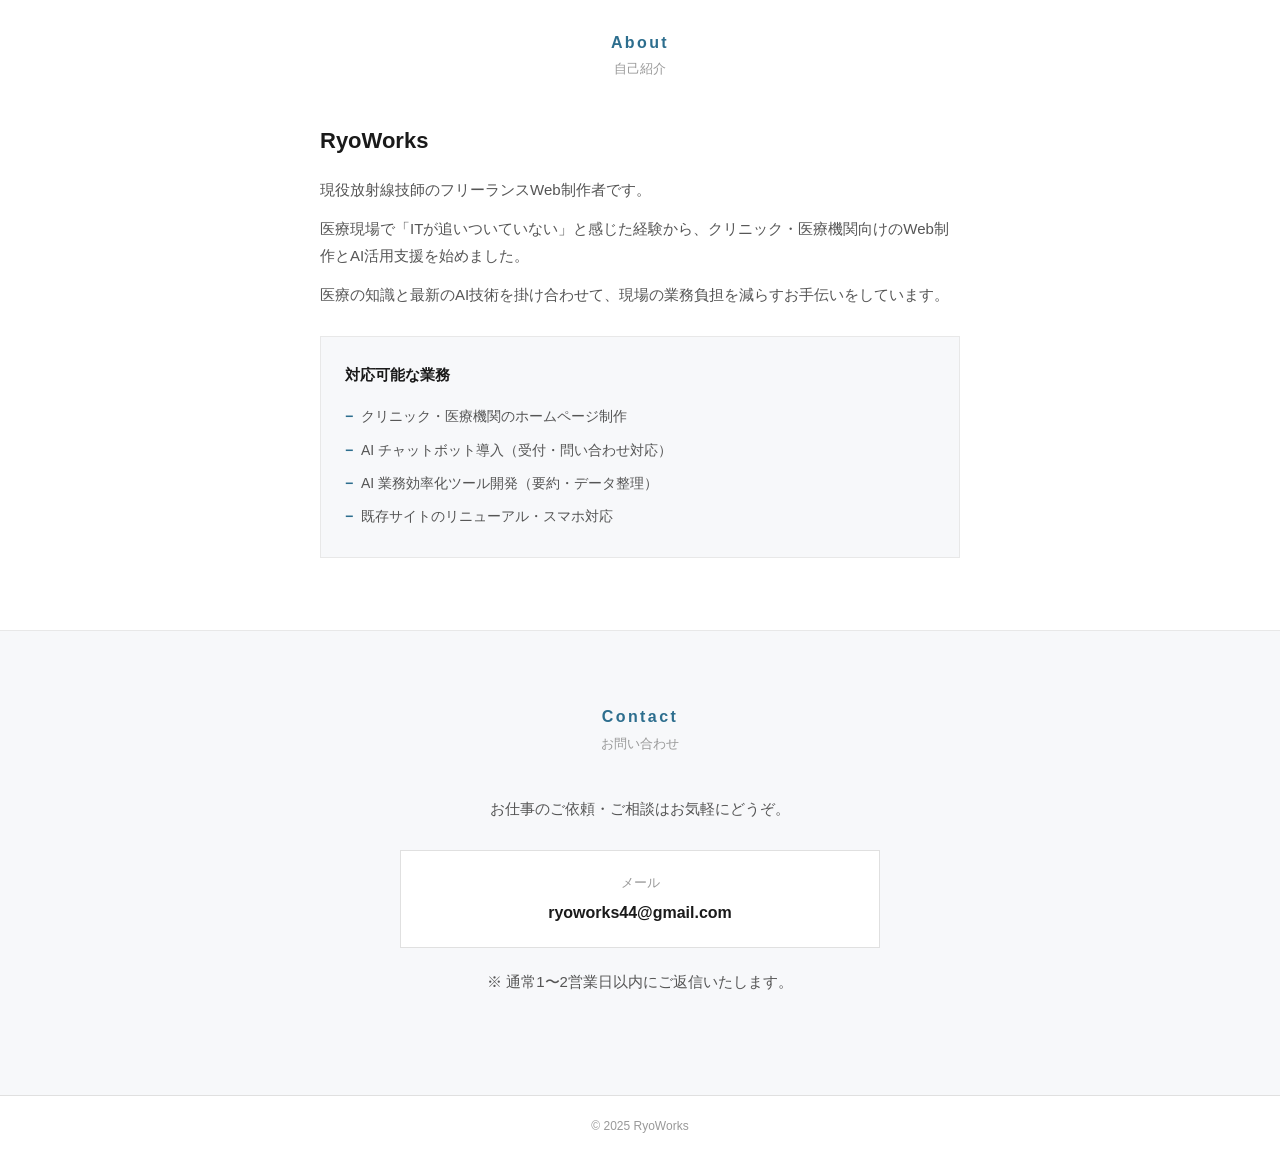
==== commit b70fad1d: "feat: AIチャットボットウィジェットを追加" ====
--- a/index.html
+++ b/index.html
@@ -265,6 +265,42 @@
     </div>
 </footer>
 
+<!-- チャットボット -->
+<div id="chatbot">
+    <button id="chat-toggle" aria-label="チャットを開く">
+        <svg id="chat-icon-open" width="28" height="28" viewBox="0 0 24 24" fill="none" stroke="#fff" stroke-width="2" stroke-linecap="round" stroke-linejoin="round">
+            <path d="M21 15a2 2 0 0 1-2 2H7l-4 4V5a2 2 0 0 1 2-2h14a2 2 0 0 1 2 2z"/>
+        </svg>
+        <svg id="chat-icon-close" width="28" height="28" viewBox="0 0 24 24" fill="none" stroke="#fff" stroke-width="2" stroke-linecap="round" stroke-linejoin="round" style="display:none;">
+            <line x1="18" y1="6" x2="6" y2="18"/><line x1="6" y1="6" x2="18" y2="18"/>
+        </svg>
+    </button>
+    <div id="chat-window">
+        <div class="chat-header">
+            <div class="chat-header-info">
+                <div class="chat-avatar">R</div>
+                <div>
+                    <div class="chat-header-name">RyoWorks AI</div>
+                    <div class="chat-header-status">お気軽にご質問ください</div>
+                </div>
+            </div>
+        </div>
+        <div id="chat-messages">
+            <div class="chat-msg bot">
+                <div class="chat-bubble">こんにちは！RyoWorksのAIアシスタントです。<br>サービス内容や制作実績について、お気軽にご質問ください！</div>
+            </div>
+        </div>
+        <div class="chat-input-area">
+            <input type="text" id="chat-input" placeholder="メッセージを入力..." autocomplete="off">
+            <button id="chat-send" aria-label="送信">
+                <svg width="20" height="20" viewBox="0 0 24 24" fill="none" stroke="currentColor" stroke-width="2" stroke-linecap="round" stroke-linejoin="round">
+                    <line x1="22" y1="2" x2="11" y2="13"/><polygon points="22 2 15 22 11 13 2 9 22 2"/>
+                </svg>
+            </button>
+        </div>
+    </div>
+</div>
+
 <script>
     document.getElementById('contact-email').textContent = ['ryoworks44','gmail.com'].join('@');
 
@@ -285,6 +321,88 @@
     document.querySelectorAll('.fade-in').forEach(function(el) {
         observer.observe(el);
     });
+
+    // --- チャットボット ---
+    (function() {
+        var CHAT_API = 'https://portfolio-chatbot-blush.vercel.app/api/chat';
+        var toggle = document.getElementById('chat-toggle');
+        var chatWindow = document.getElementById('chat-window');
+        var iconOpen = document.getElementById('chat-icon-open');
+        var iconClose = document.getElementById('chat-icon-close');
+        var input = document.getElementById('chat-input');
+        var sendBtn = document.getElementById('chat-send');
+        var messages = document.getElementById('chat-messages');
+        var isOpen = false;
+        var history = [];
+        var sending = false;
+
+        toggle.addEventListener('click', function() {
+            isOpen = !isOpen;
+            chatWindow.classList.toggle('open', isOpen);
+            iconOpen.style.display = isOpen ? 'none' : 'block';
+            iconClose.style.display = isOpen ? 'block' : 'none';
+            if (isOpen) input.focus();
+        });
+
+        function addMessage(text, sender) {
+            var div = document.createElement('div');
+            div.className = 'chat-msg ' + sender;
+            var bubble = document.createElement('div');
+            bubble.className = 'chat-bubble';
+            bubble.textContent = text;
+            div.appendChild(bubble);
+            messages.appendChild(div);
+            messages.scrollTop = messages.scrollHeight;
+        }
+
+        function showTyping() {
+            var div = document.createElement('div');
+            div.className = 'chat-msg bot';
+            div.id = 'chat-typing';
+            div.innerHTML = '<div class="chat-bubble typing"><span></span><span></span><span></span></div>';
+            messages.appendChild(div);
+            messages.scrollTop = messages.scrollHeight;
+        }
+
+        function removeTyping() {
+            var el = document.getElementById('chat-typing');
+            if (el) el.remove();
+        }
+
+        function sendMessage() {
+            var text = input.value.trim();
+            if (!text || sending) return;
+            sending = true;
+            addMessage(text, 'user');
+            history.push({ role: 'user', text: text });
+            input.value = '';
+            showTyping();
+
+            fetch(CHAT_API, {
+                method: 'POST',
+                headers: { 'Content-Type': 'application/json' },
+                body: JSON.stringify({ message: text, history: history.slice(0, -1) })
+            })
+            .then(function(res) { return res.json(); })
+            .then(function(data) {
+                removeTyping();
+                var reply = data.reply || data.error || 'すみません、うまく応答できませんでした。';
+                addMessage(reply, 'bot');
+                history.push({ role: 'model', text: reply });
+                sending = false;
+            })
+            .catch(function() {
+                removeTyping();
+                addMessage('接続エラーが発生しました。しばらくしてからお試しください。', 'bot');
+                sending = false;
+            });
+        }
+
+        sendBtn.addEventListener('click', sendMessage);
+        input.addEventListener('keydown', function(e) {
+            if (e.key === 'Enter') sendMessage();
+        });
+    })();
 </script>
 </body>
 </html>
--- a/style.css
+++ b/style.css
@@ -583,6 +583,203 @@
     background: #1b4d63;
 }
 
+/* --- チャットボット --- */
+#chatbot {
+    position: fixed;
+    bottom: 24px;
+    right: 24px;
+    z-index: 1000;
+}
+
+#chat-toggle {
+    width: 60px;
+    height: 60px;
+    border-radius: 50%;
+    background: #2d6e8e;
+    border: none;
+    cursor: pointer;
+    display: flex;
+    align-items: center;
+    justify-content: center;
+    box-shadow: 0 4px 16px rgba(45, 110, 142, 0.4);
+    transition: background 0.3s ease, transform 0.2s ease;
+}
+
+#chat-toggle:hover {
+    background: #1b4d63;
+    transform: scale(1.05);
+}
+
+#chat-window {
+    position: absolute;
+    bottom: 76px;
+    right: 0;
+    width: 360px;
+    height: 480px;
+    background: #fff;
+    border-radius: 16px;
+    box-shadow: 0 8px 32px rgba(0, 0, 0, 0.15);
+    display: flex;
+    flex-direction: column;
+    overflow: hidden;
+    opacity: 0;
+    transform: translateY(20px) scale(0.95);
+    pointer-events: none;
+    transition: opacity 0.3s ease, transform 0.3s ease;
+}
+
+#chat-window.open {
+    opacity: 1;
+    transform: translateY(0) scale(1);
+    pointer-events: auto;
+}
+
+.chat-header {
+    background: #2d6e8e;
+    color: #fff;
+    padding: 16px 20px;
+    flex-shrink: 0;
+}
+
+.chat-header-info {
+    display: flex;
+    align-items: center;
+    gap: 12px;
+}
+
+.chat-avatar {
+    width: 36px;
+    height: 36px;
+    border-radius: 50%;
+    background: rgba(255, 255, 255, 0.2);
+    display: flex;
+    align-items: center;
+    justify-content: center;
+    font-size: 16px;
+    font-weight: 700;
+}
+
+.chat-header-name {
+    font-size: 15px;
+    font-weight: 700;
+}
+
+.chat-header-status {
+    font-size: 12px;
+    opacity: 0.8;
+}
+
+#chat-messages {
+    flex: 1;
+    overflow-y: auto;
+    padding: 16px;
+    display: flex;
+    flex-direction: column;
+    gap: 12px;
+    background: #f7f8fa;
+}
+
+.chat-msg {
+    display: flex;
+}
+
+.chat-msg.user {
+    justify-content: flex-end;
+}
+
+.chat-bubble {
+    max-width: 80%;
+    padding: 10px 14px;
+    border-radius: 16px;
+    font-size: 14px;
+    line-height: 1.6;
+    word-break: break-word;
+}
+
+.chat-msg.bot .chat-bubble {
+    background: #fff;
+    color: #333;
+    border: 1px solid #e0e0e0;
+    border-radius: 4px 16px 16px 16px;
+}
+
+.chat-msg.user .chat-bubble {
+    background: #2d6e8e;
+    color: #fff;
+    border-radius: 16px 4px 16px 16px;
+}
+
+.chat-bubble.typing {
+    display: flex;
+    gap: 4px;
+    padding: 14px 18px;
+}
+
+.chat-bubble.typing span {
+    width: 8px;
+    height: 8px;
+    border-radius: 50%;
+    background: #999;
+    animation: typing 1.2s infinite;
+}
+
+.chat-bubble.typing span:nth-child(2) {
+    animation-delay: 0.2s;
+}
+
+.chat-bubble.typing span:nth-child(3) {
+    animation-delay: 0.4s;
+}
+
+@keyframes typing {
+    0%, 60%, 100% { opacity: 0.3; transform: translateY(0); }
+    30% { opacity: 1; transform: translateY(-4px); }
+}
+
+.chat-input-area {
+    display: flex;
+    align-items: center;
+    gap: 8px;
+    padding: 12px 16px;
+    border-top: 1px solid #e0e0e0;
+    background: #fff;
+    flex-shrink: 0;
+}
+
+#chat-input {
+    flex: 1;
+    border: 1px solid #e0e0e0;
+    border-radius: 24px;
+    padding: 10px 16px;
+    font-size: 14px;
+    outline: none;
+    font-family: inherit;
+    transition: border-color 0.2s;
+}
+
+#chat-input:focus {
+    border-color: #2d6e8e;
+}
+
+#chat-send {
+    width: 40px;
+    height: 40px;
+    border: none;
+    background: #2d6e8e;
+    color: #fff;
+    border-radius: 50%;
+    cursor: pointer;
+    display: flex;
+    align-items: center;
+    justify-content: center;
+    flex-shrink: 0;
+    transition: background 0.2s;
+}
+
+#chat-send:hover {
+    background: #1b4d63;
+}
+
 /* --- レスポンシブ --- */
 @media (max-width: 700px) {
     .header-nav {
@@ -714,4 +911,25 @@
         font-size: 14px;
         padding: 10px 20px;
     }
-}
+
+    #chatbot {
+        bottom: 16px;
+        right: 16px;
+    }
+
+    #chat-toggle {
+        width: 52px;
+        height: 52px;
+    }
+
+    #chat-window {
+        position: fixed;
+        bottom: 0;
+        right: 0;
+        left: 0;
+        top: 0;
+        width: 100%;
+        height: 100%;
+        border-radius: 0;
+    }
+}
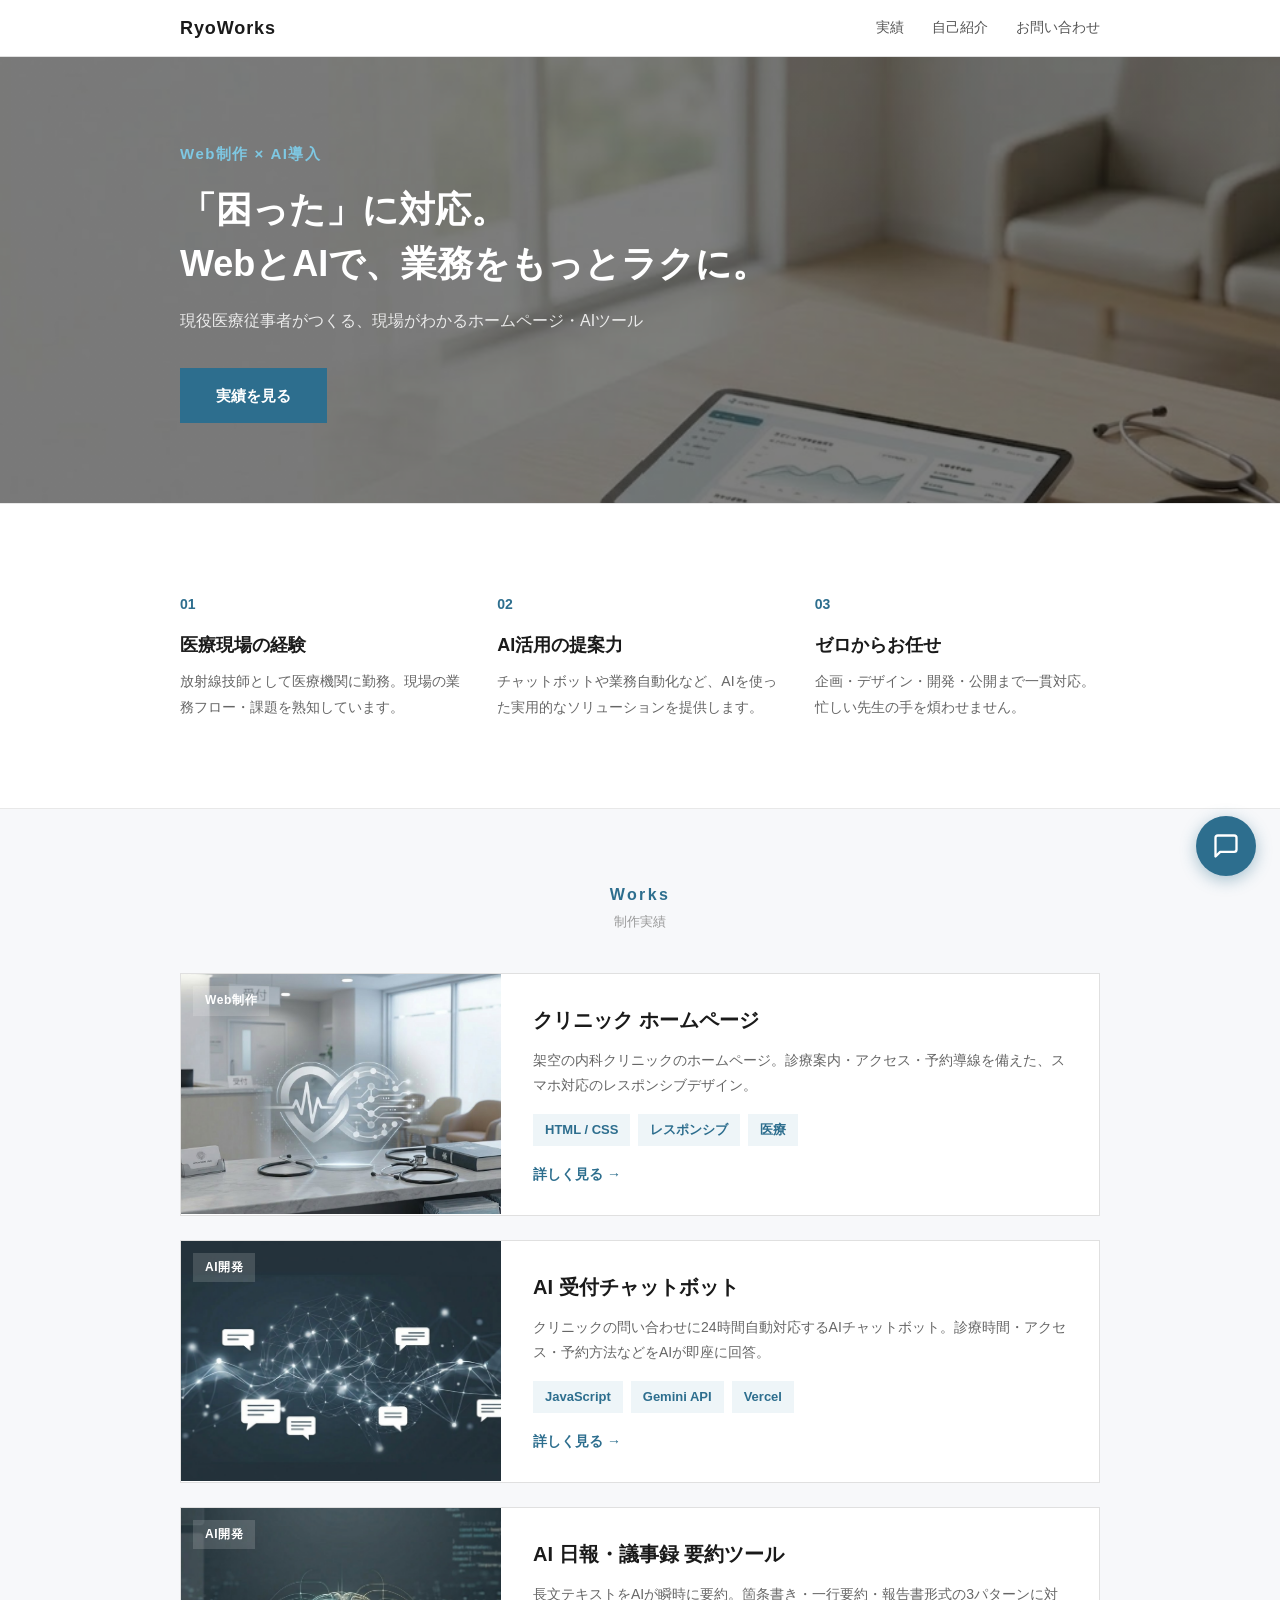
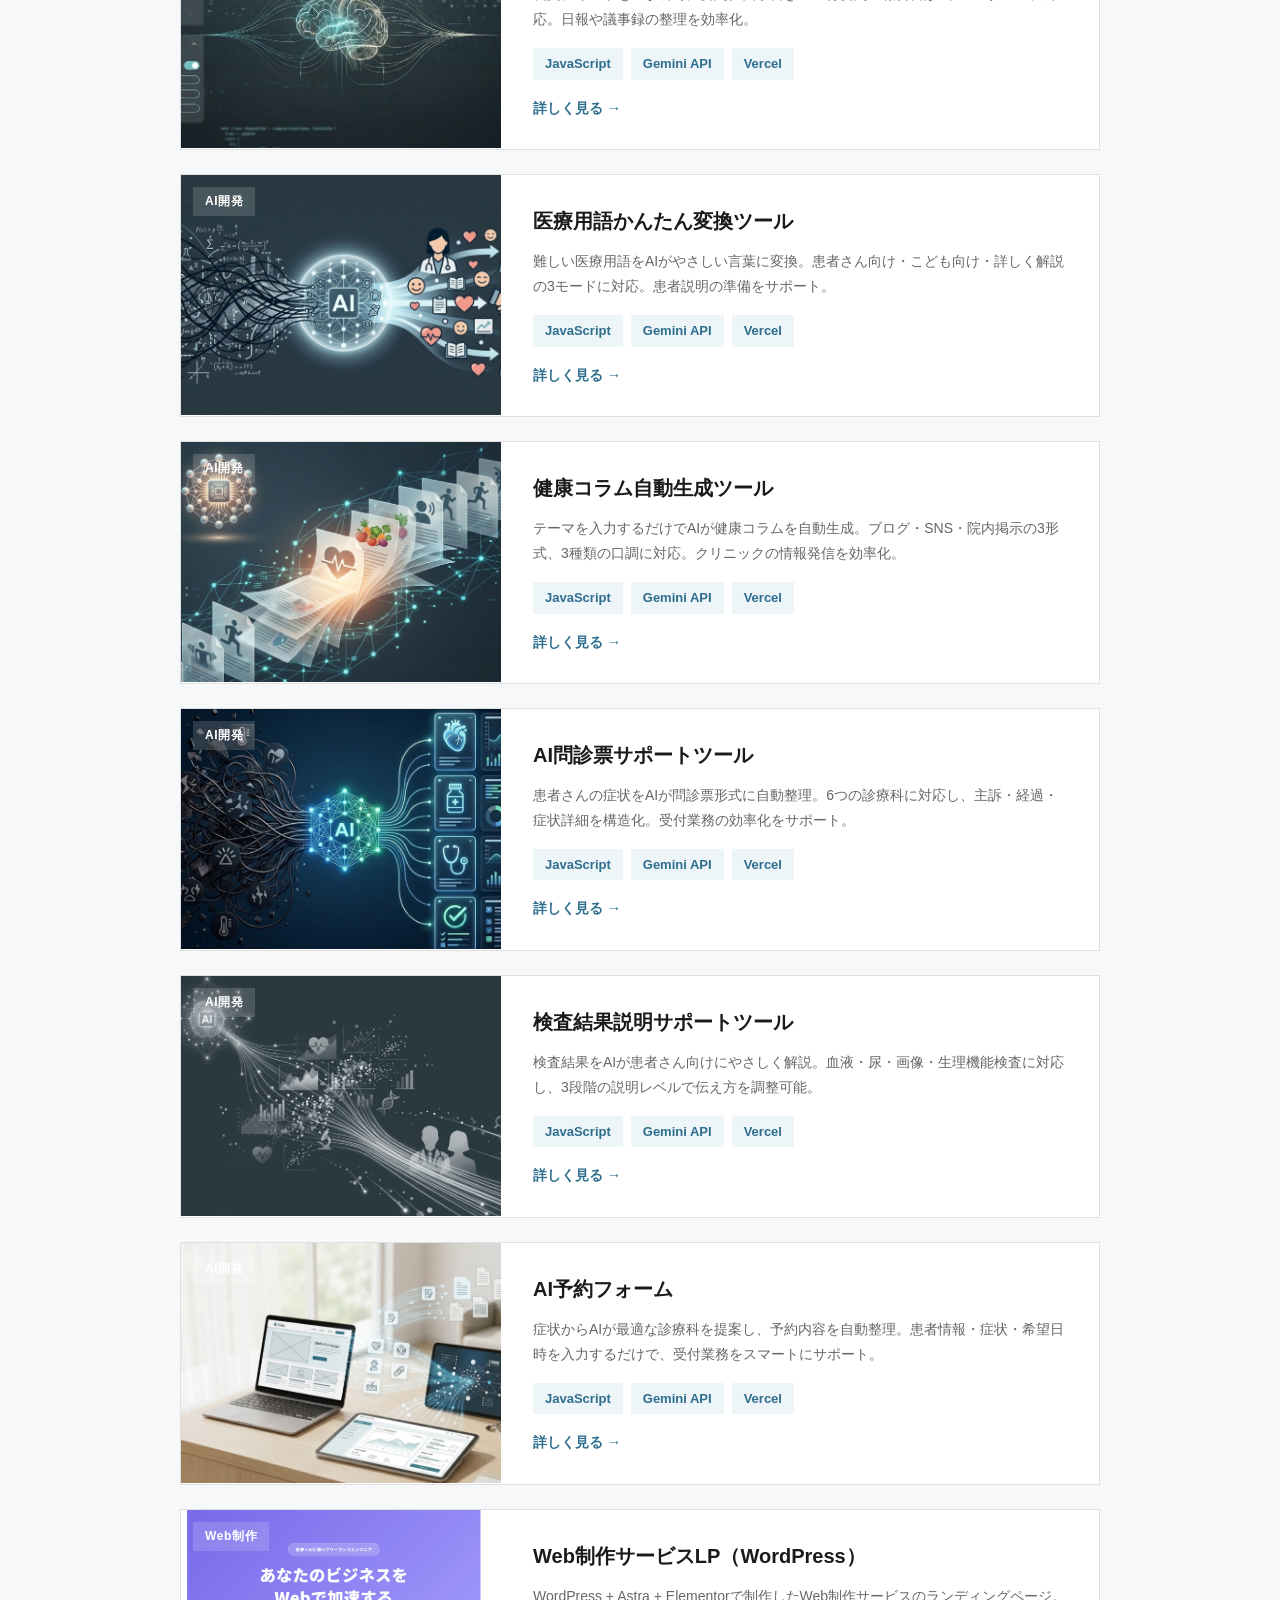
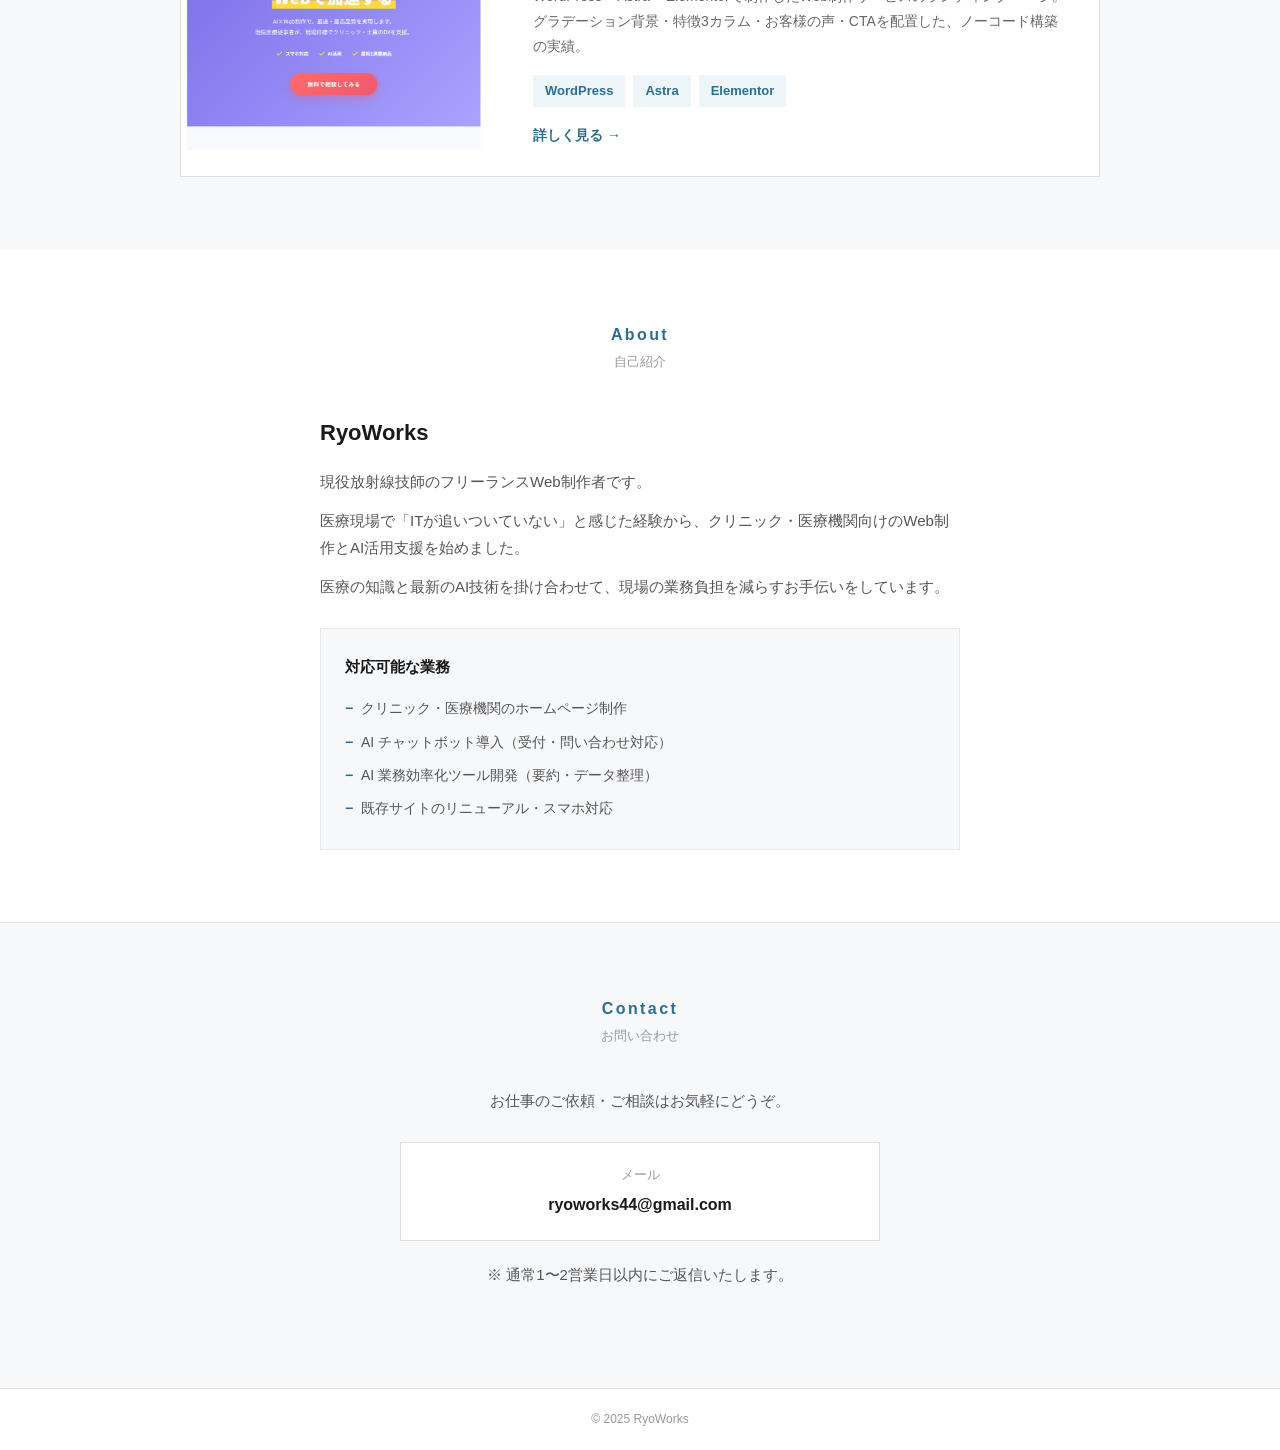
==== commit 3f251c77: "feat: WordPress LP制作実績(作品9)を追加 - 作品9カードを Works セクションに追加(タグ: WordPress / Astra / Elementor) - 詳細ページ w" ====
--- a/index.html
+++ b/index.html
@@ -206,6 +206,24 @@
                         <span>Vercel</span>
                     </div>
                     <a href="works/clinic-reservation.html" class="work-link">詳しく見る →</a>
+                </div>
+            </div>
+
+            <!-- 作品9 -->
+            <div class="work-card fade-in">
+                <div class="work-image">
+                    <div class="work-tag">Web制作</div>
+                    <img src="images/wordpress-lp.png" alt="Web制作サービスLP（WordPress）" class="work-img">
+                </div>
+                <div class="work-body">
+                    <h3>Web制作サービスLP（WordPress）</h3>
+                    <p>WordPress + Astra + Elementorで制作したWeb制作サービスのランディングページ。グラデーション背景・特徴3カラム・お客様の声・CTAを配置した、ノーコード構築の実績。</p>
+                    <div class="work-tags">
+                        <span>WordPress</span>
+                        <span>Astra</span>
+                        <span>Elementor</span>
+                    </div>
+                    <a href="works/wordpress-lp.html" class="work-link">詳しく見る →</a>
                 </div>
             </div>
         </div>
--- a/style.css
+++ b/style.css
@@ -223,7 +223,8 @@
     flex-direction: column;
     align-items: center;
     justify-content: center;
-    min-height: 200px;
+    height: 240px;
+    overflow: hidden;
 }
 
 .work-tag {
@@ -259,6 +260,7 @@
     width: 100%;
     height: 100%;
     object-fit: cover;
+    object-position: top;
 }
 
 .work-body {
@@ -829,7 +831,7 @@
     }
 
     .work-image {
-        min-height: 140px;
+        height: 200px;
     }
 
     .work-body {
